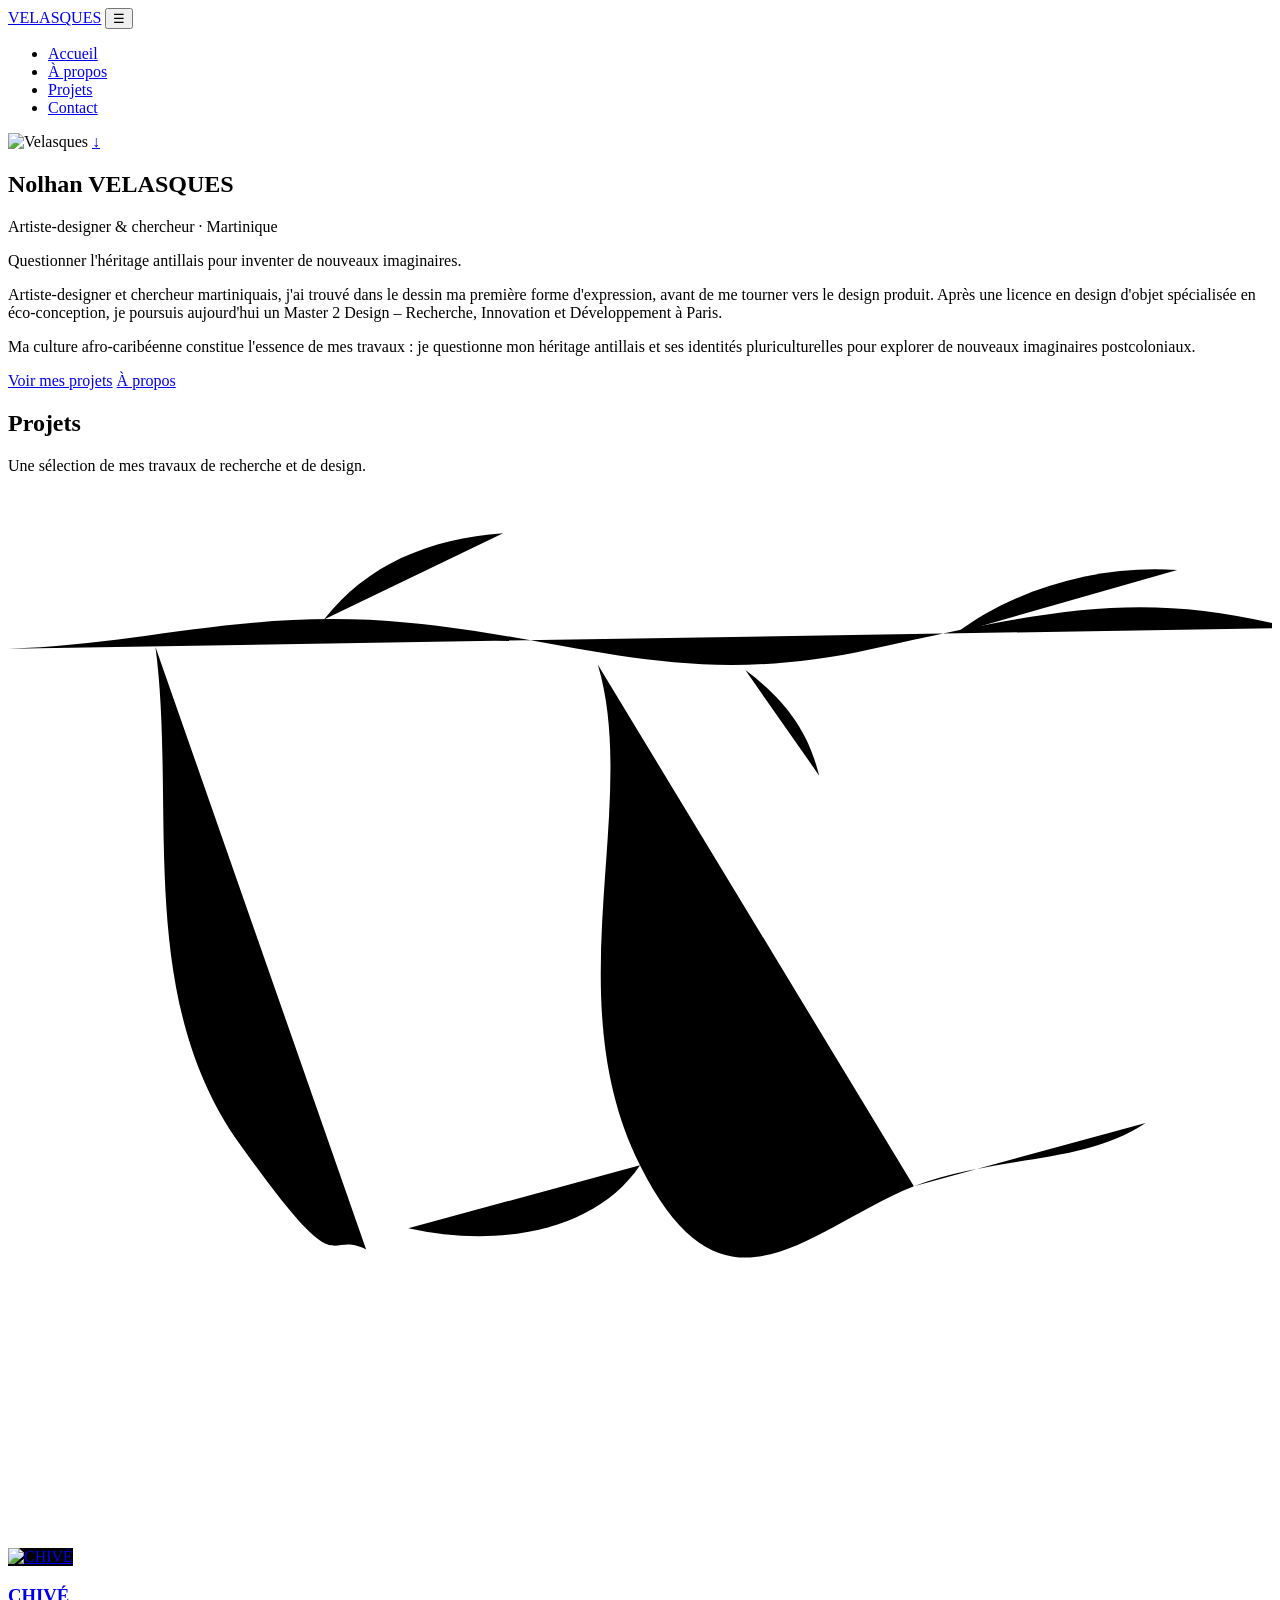
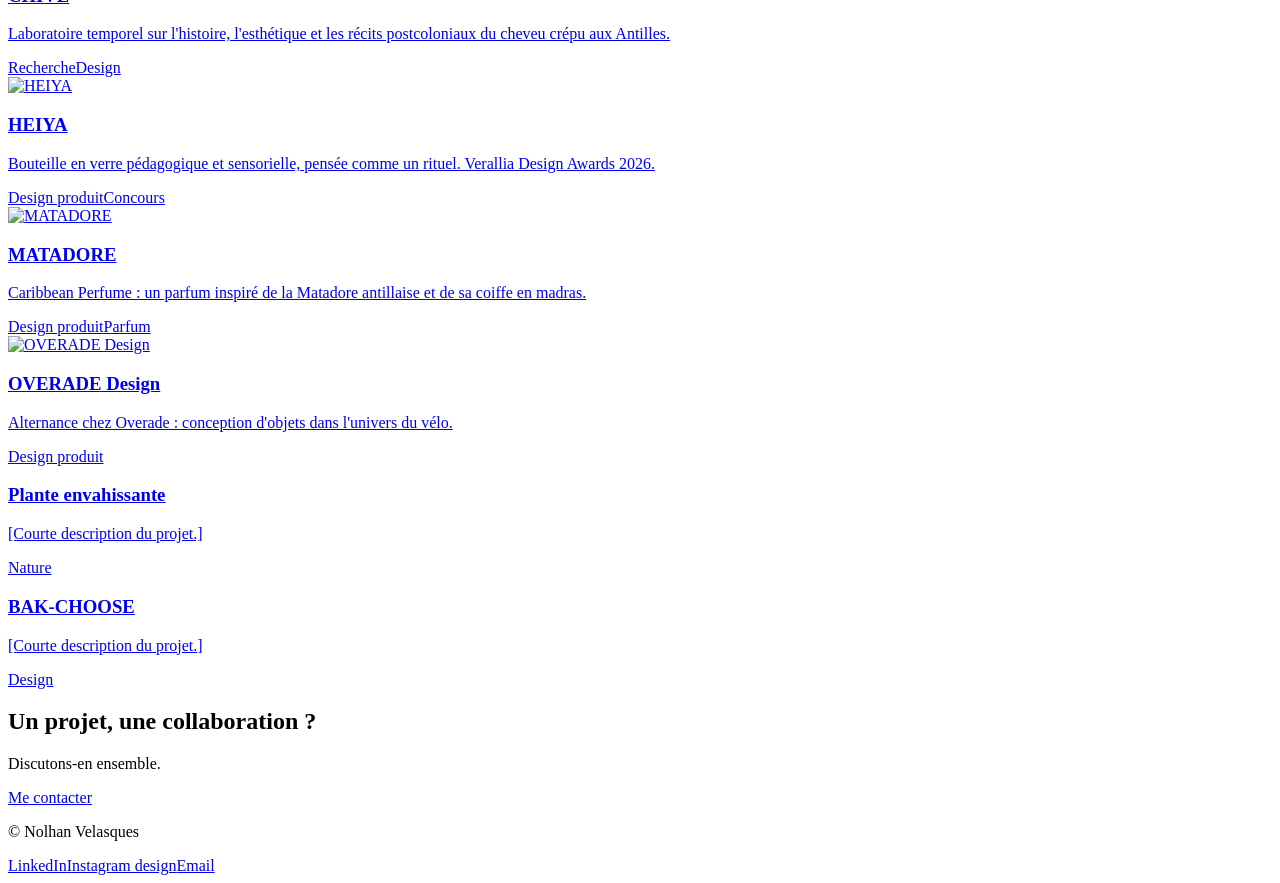
==== index.html @ 0afa18e0 "Add files via upload" ====
<!DOCTYPE html>
<html lang="fr">
<head>
  <meta charset="UTF-8">
  <meta name="viewport" content="width=device-width, initial-scale=1.0">
  <title>Nolhan Velasques — Artiste-designer &amp; chercheur</title>
  <meta name="description" content="Portfolio de Nolhan Velasques, artiste-designer et chercheur martiniquais.">
  <link rel="icon" href="assets/img/logo/logo-vert.png">
  <link rel="preconnect" href="https://fonts.googleapis.com">
  <link href="https://fonts.googleapis.com/css2?family=Poppins:wght@100;200;300;400;500;600;700;800&display=swap" rel="stylesheet">
  <link rel="stylesheet" href="css/style.css">
</head>
<body class="theme-accueil">
  <header class="header">
    <div class="container">
      <a href="index.html" class="logo">VELASQUES</a>
      <button class="menu-toggle" aria-label="Menu" aria-expanded="false">☰</button>
      <nav class="nav">
        <ul>
          <li><a href="index.html">Accueil</a></li>
          <li><a href="a-propos.html">À propos</a></li>
          <li><a href="projets.html">Projets</a></li>
          <li><a href="contact.html">Contact</a></li>
        </ul>
      </nav>
    </div>
  </header>

  <main>
    <section class="cover">
      <img class="cover-logo" src="assets/img/logo/symbole-blanc.png" alt="Velasques">
      <a href="#intro" class="cover-scroll" aria-label="Découvrir">↓</a>
    </section>

    <section id="intro" class="hero container">
      <h1 class="nom">Nolhan VELASQUES</h1>
      <p class="kicker">Artiste-designer &amp; chercheur · Martinique</p>
      <p class="accroche">Questionner l'héritage antillais pour inventer de nouveaux imaginaires.</p>
      <div class="presentation">
        <p>Artiste-designer et chercheur martiniquais, j'ai trouvé dans le dessin ma première forme d'expression, avant de me tourner vers le design produit. Après une licence en design d'objet spécialisée en éco-conception, je poursuis aujourd'hui un Master 2 Design – Recherche, Innovation et Développement à Paris.</p>
        <p>Ma culture afro-caribéenne constitue l'essence de mes travaux : je questionne mon héritage antillais et ses identités pluriculturelles pour explorer de nouveaux imaginaires postcoloniaux.</p>
      </div>
      <div class="actions">
        <a href="projets.html" class="btn">Voir mes projets</a>
        <a href="a-propos.html" class="btn btn-outline">À propos</a>
      </div>
    </section>

    <section class="band-light"><div class="section container">
      <h2 class="section-title">Projets</h2>
      <p class="lead">Une sélection de mes travaux de recherche et de design.</p>
      <!-- PROJETS : 1 projet = 1 carte <a class="card">. Image de carte : projets/<dossier>/images/couverture.jpg
           RAMIFICATION (gauche → droite) posée PAR-DESSUS les cartes, traverse les images. Style : .ramif dans style.css -->
      <div class="grid-ramif">
      <svg class="ramif reveal" viewBox="0 0 1200 1000" preserveAspectRatio="none" aria-hidden="true">
        <path class="tige" pathLength="1" d="M-20,150 C120,150 220,110 380,125 S640,190 820,150 S1080,95 1220,130"/>
        <path class="b1" pathLength="1" d="M300,122 C340,70 400,45 470,40"/>
        <path class="b1" pathLength="1" d="M560,165 C600,300 520,480 600,640 S760,700 860,660"/>
        <path class="b2" pathLength="1" d="M600,640 C560,700 470,720 380,700"/>
        <path class="b1" pathLength="1" d="M900,135 C960,90 1040,70 1110,75"/>
        <path class="b1" pathLength="1" d="M140,148 C160,300 120,480 220,620 S300,700 340,720"/>
        <path class="b2" pathLength="1" d="M860,660 C940,630 1020,640 1080,600"/>
        <path class="b2" pathLength="1" d="M700,170 C740,200 760,230 770,270"/>
      </svg>
      <div class="grid">
        <a href="projets/chive/index.html" class="card reveal">
          <img class="card-img" src="projets/chive/images/couverture.png" alt="CHIVÉ" style="background:#000">
          <div class="card-body"><h3>CHIVÉ</h3><p>Laboratoire temporel sur l'histoire, l'esthétique et les récits postcoloniaux du cheveu crépu aux Antilles.</p><div class="tags"><span class="tag">Recherche</span><span class="tag">Design</span></div></div>
        </a>
        <a href="projets/heiya/index.html" class="card reveal">
          <img class="card-img" src="projets/heiya/images/couverture.jpg" alt="HEIYA">
          <div class="card-body"><h3>HEIYA</h3><p>Bouteille en verre pédagogique et sensorielle, pensée comme un rituel. Verallia Design Awards 2026.</p><div class="tags"><span class="tag">Design produit</span><span class="tag">Concours</span></div></div>
        </a>
        <a href="projets/matadore/index.html" class="card reveal">
          <img class="card-img" src="projets/matadore/images/couverture.jpg" alt="MATADORE">
          <div class="card-body"><h3>MATADORE</h3><p>Caribbean Perfume : un parfum inspiré de la Matadore antillaise et de sa coiffe en madras.</p><div class="tags"><span class="tag">Design produit</span><span class="tag">Parfum</span></div></div>
        </a>
        <a href="projets/overade-design/index.html" class="card reveal">
          <img class="card-img" src="projets/overade-design/images/couverture.jpg" alt="OVERADE Design">
          <div class="card-body"><h3>OVERADE Design</h3><p>Alternance chez Overade : conception d'objets dans l'univers du vélo.</p><div class="tags"><span class="tag">Design produit</span></div></div>
        </a>
        <a href="projets/plante-envahissante/index.html" class="card reveal">
          <div class="card-img"></div>
          <div class="card-body"><h3>Plante envahissante</h3><p>[Courte description du projet.]</p><div class="tags"><span class="tag">Nature</span></div></div>
        </a>
        <a href="projets/bak-choose/index.html" class="card reveal">
          <div class="card-img"></div>
          <div class="card-body"><h3>BAK-CHOOSE</h3><p>[Courte description du projet.]</p><div class="tags"><span class="tag">Design</span></div></div>
        </a>
      </div>
      </div>
    </div></section>

    <section class="section container">
      <div class="cta reveal">
        <h2 class="section-title">Un projet, une collaboration&nbsp;?</h2>
        <p class="lead">Discutons-en ensemble.</p>
        <a href="contact.html" class="btn">Me contacter</a>
      </div>
    </section>
  </main>

  <footer class="footer">
    <div class="container">
      <p>© <span class="year"></span> Nolhan Velasques</p>
      <div class="socials">
        <a href="https://www.linkedin.com/in/nolhan-velasques" target="_blank" rel="noopener">LinkedIn</a><a href="https://www.instagram.com/velas_project/" target="_blank" rel="noopener">Instagram design</a><a href="mailto:velasquesnolhan@gmail.com">Email</a>
      </div>
    </div>
  </footer>
  <script src="js/main.js"></script>
</body>
</html>
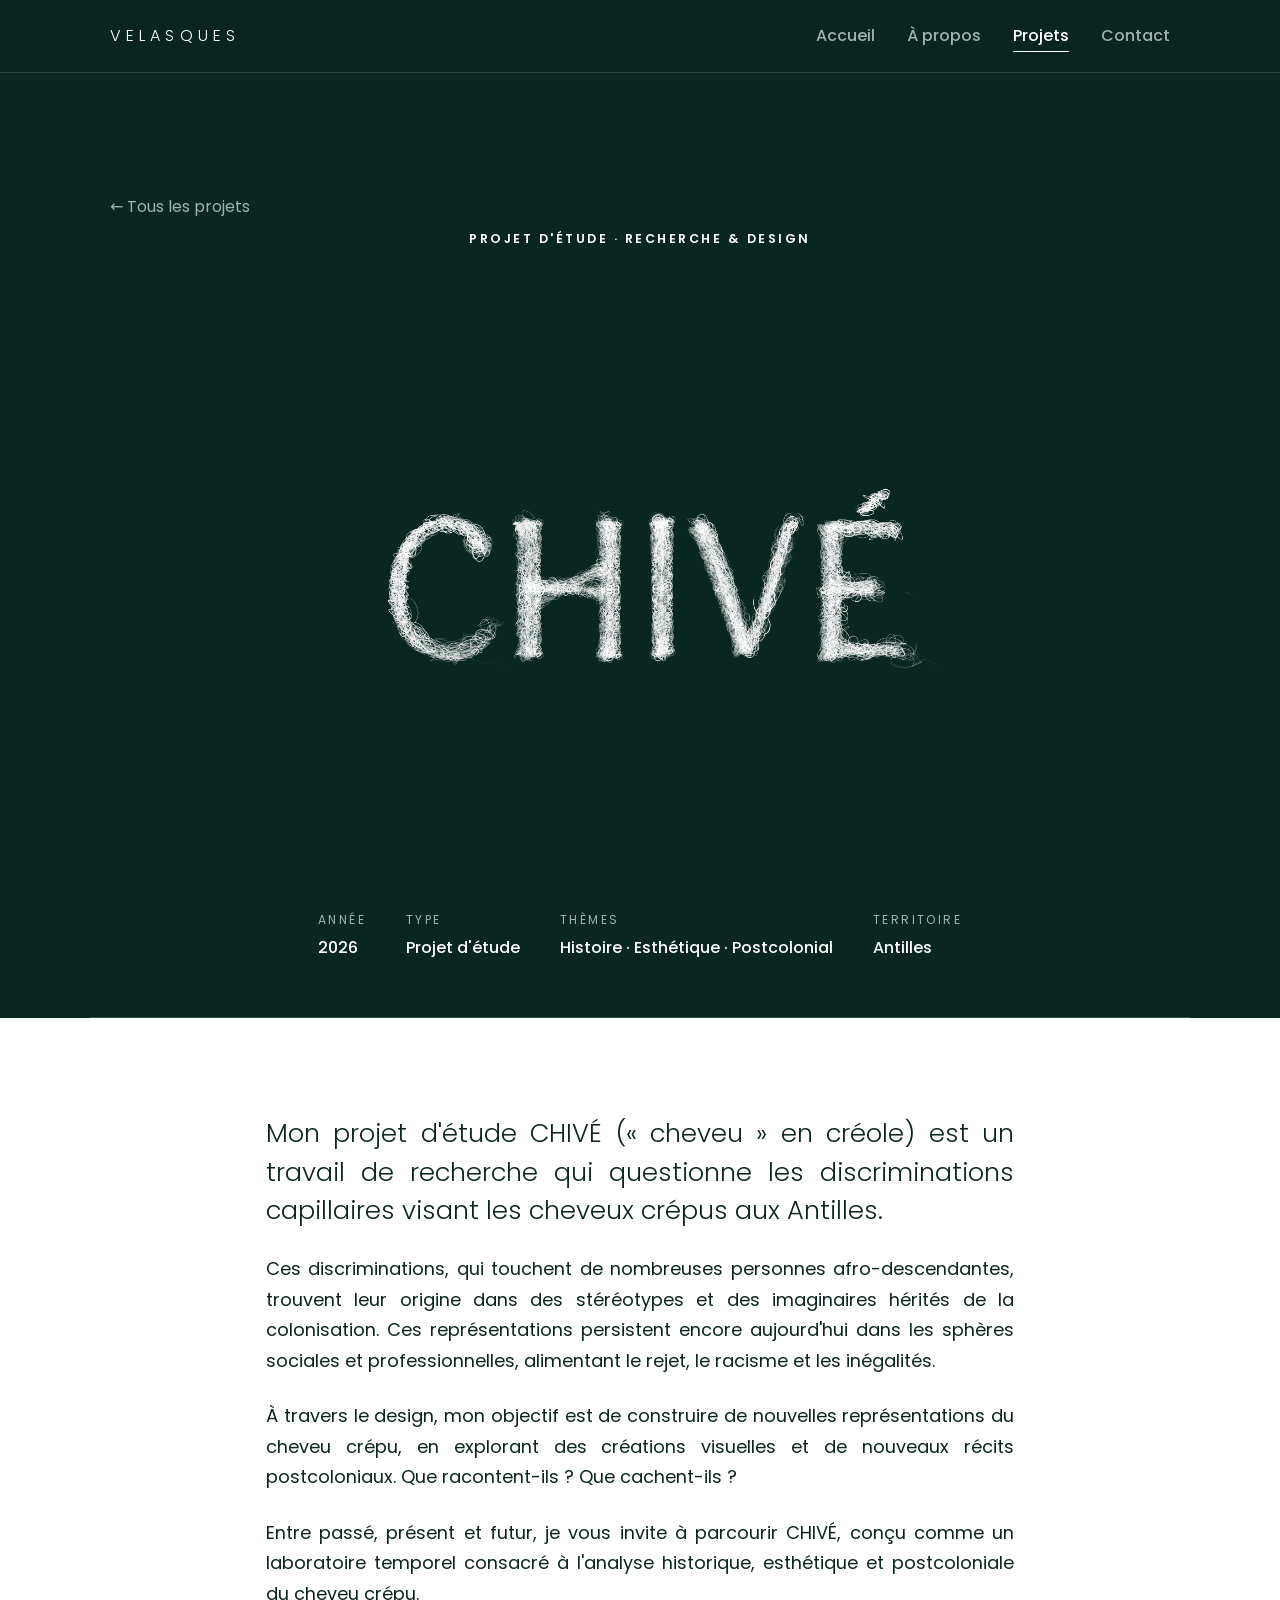
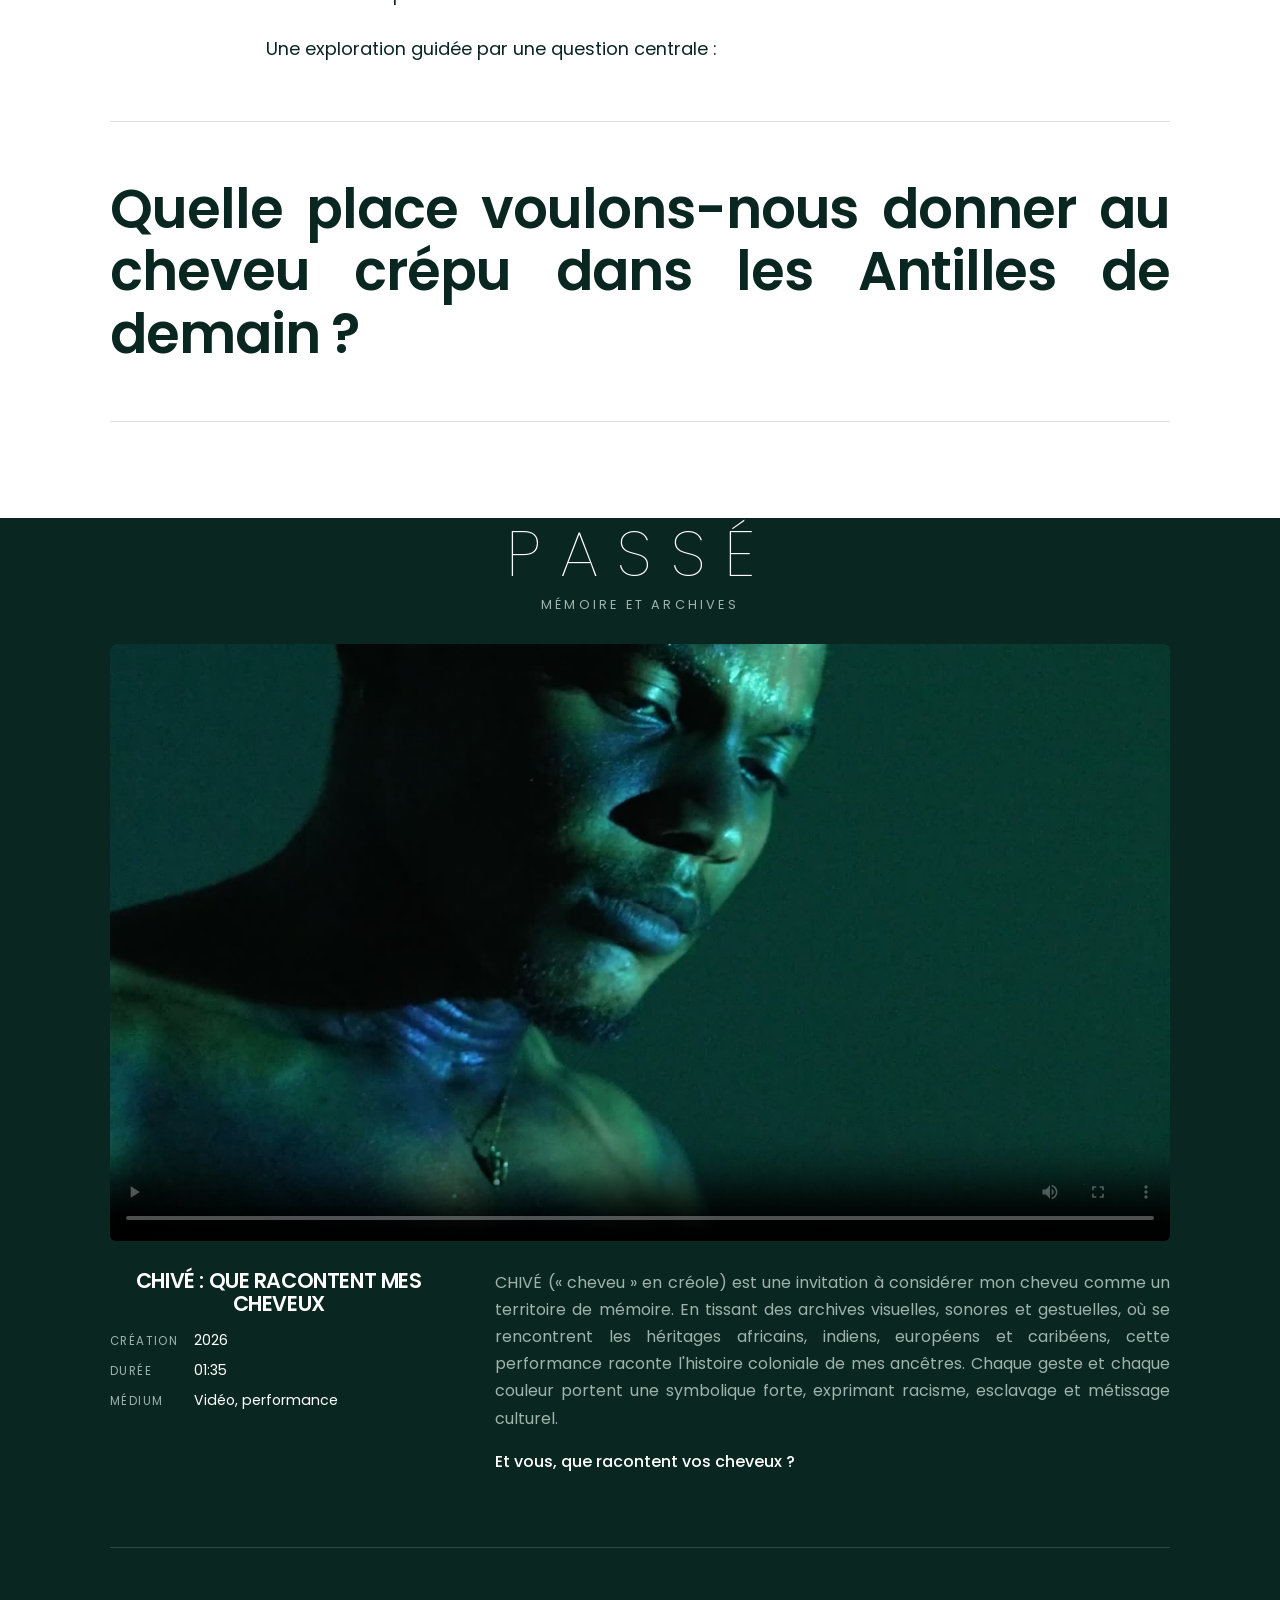
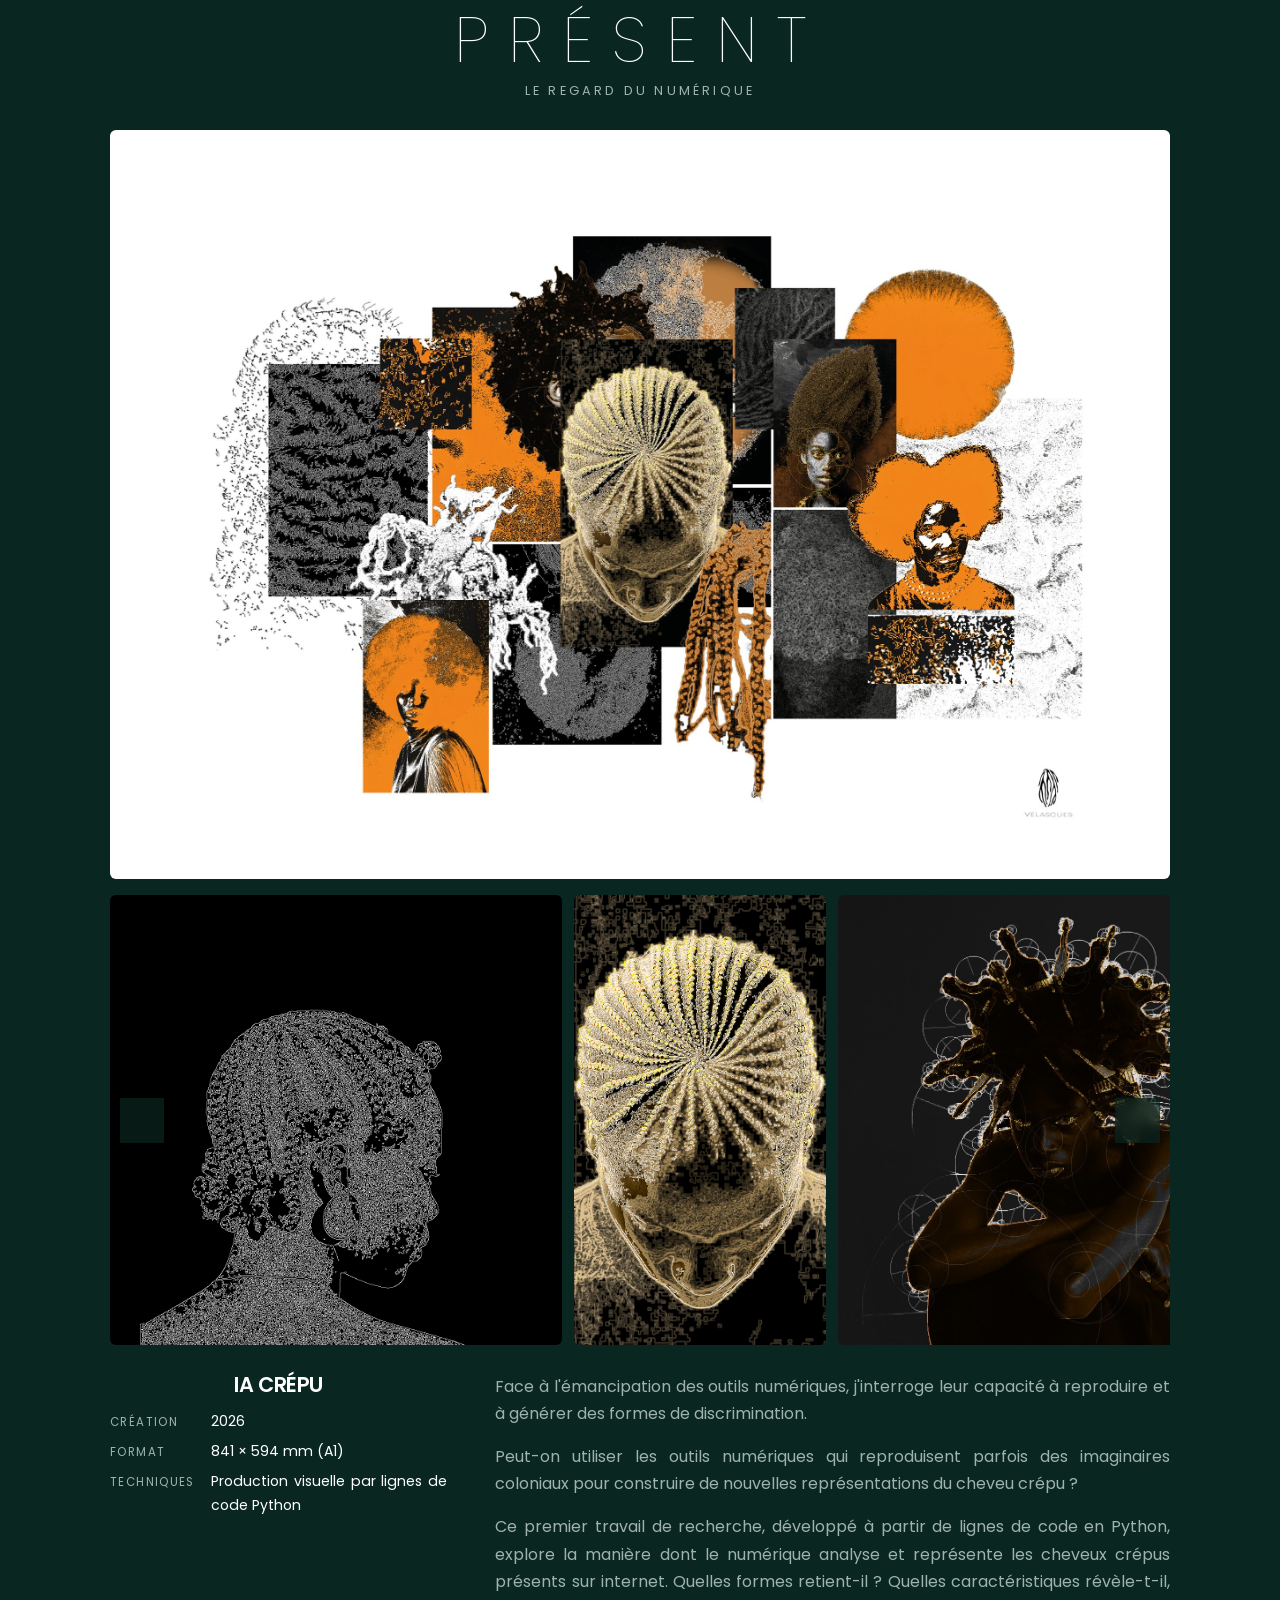
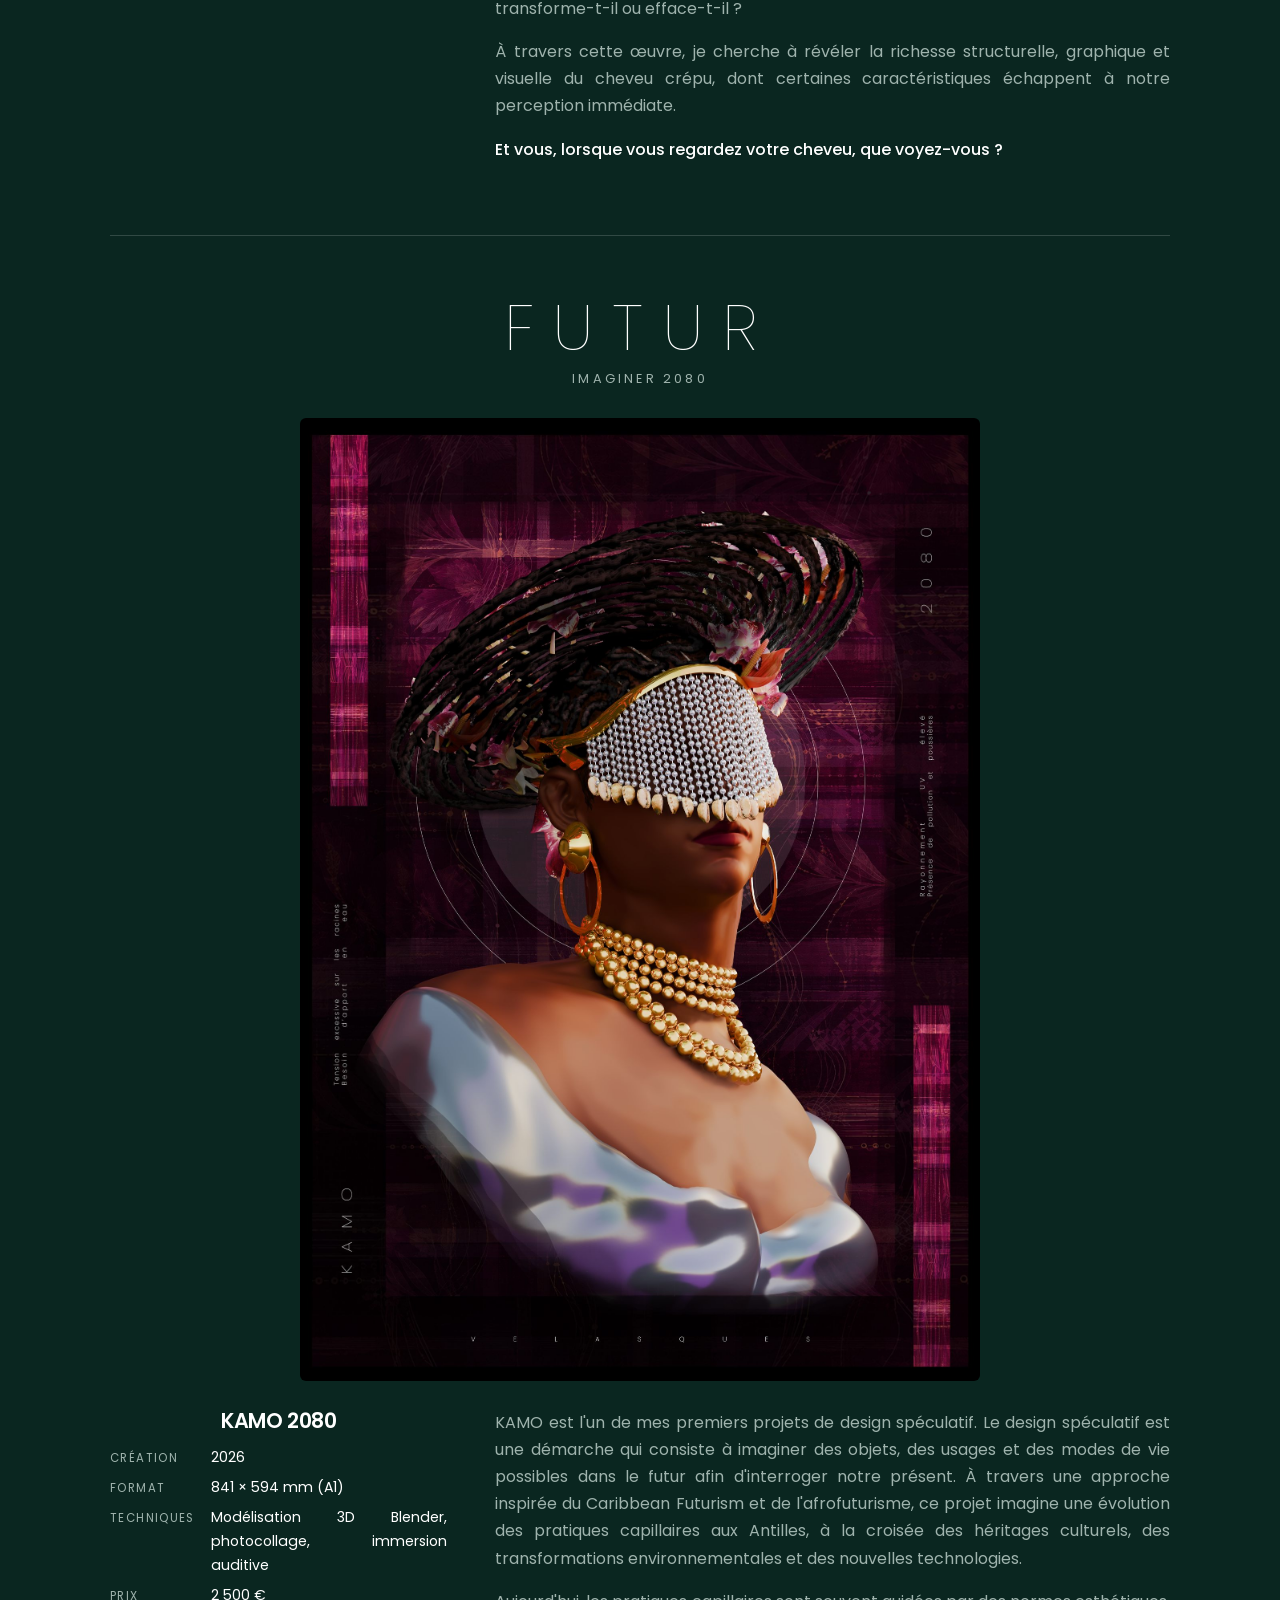
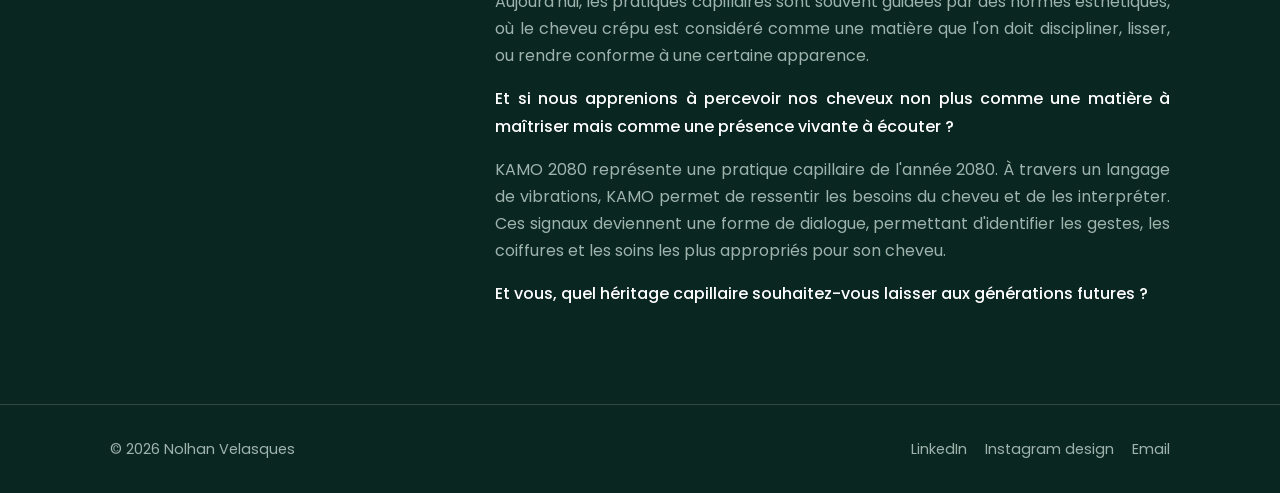
==== commit 7467dbcc: "Add files via upload" ====
--- a/index.html
+++ b/index.html
@@ -1,113 +1,153 @@
-<!DOCTYPE html>
-<html lang="fr">
-<head>
-  <meta charset="UTF-8">
-  <meta name="viewport" content="width=device-width, initial-scale=1.0">
-  <title>Nolhan Velasques — Artiste-designer &amp; chercheur</title>
-  <meta name="description" content="Portfolio de Nolhan Velasques, artiste-designer et chercheur martiniquais.">
-  <link rel="icon" href="assets/img/logo/logo-vert.png">
-  <link rel="preconnect" href="https://fonts.googleapis.com">
-  <link href="https://fonts.googleapis.com/css2?family=Poppins:wght@100;200;300;400;500;600;700;800&display=swap" rel="stylesheet">
-  <link rel="stylesheet" href="css/style.css">
-</head>
-<body class="theme-accueil">
-  <header class="header">
-    <div class="container">
-      <a href="index.html" class="logo">VELASQUES</a>
-      <button class="menu-toggle" aria-label="Menu" aria-expanded="false">☰</button>
-      <nav class="nav">
-        <ul>
-          <li><a href="index.html">Accueil</a></li>
-          <li><a href="a-propos.html">À propos</a></li>
-          <li><a href="projets.html">Projets</a></li>
-          <li><a href="contact.html">Contact</a></li>
-        </ul>
-      </nav>
-    </div>
-  </header>
-
-  <main>
-    <section class="cover">
-      <img class="cover-logo" src="assets/img/logo/symbole-blanc.png" alt="Velasques">
-      <a href="#intro" class="cover-scroll" aria-label="Découvrir">↓</a>
-    </section>
-
-    <section id="intro" class="hero container">
-      <h1 class="nom">Nolhan VELASQUES</h1>
-      <p class="kicker">Artiste-designer &amp; chercheur · Martinique</p>
-      <p class="accroche">Questionner l'héritage antillais pour inventer de nouveaux imaginaires.</p>
-      <div class="presentation">
-        <p>Artiste-designer et chercheur martiniquais, j'ai trouvé dans le dessin ma première forme d'expression, avant de me tourner vers le design produit. Après une licence en design d'objet spécialisée en éco-conception, je poursuis aujourd'hui un Master 2 Design – Recherche, Innovation et Développement à Paris.</p>
-        <p>Ma culture afro-caribéenne constitue l'essence de mes travaux : je questionne mon héritage antillais et ses identités pluriculturelles pour explorer de nouveaux imaginaires postcoloniaux.</p>
-      </div>
-      <div class="actions">
-        <a href="projets.html" class="btn">Voir mes projets</a>
-        <a href="a-propos.html" class="btn btn-outline">À propos</a>
-      </div>
-    </section>
-
-    <section class="band-light"><div class="section container">
-      <h2 class="section-title">Projets</h2>
-      <p class="lead">Une sélection de mes travaux de recherche et de design.</p>
-      <!-- PROJETS : 1 projet = 1 carte <a class="card">. Image de carte : projets/<dossier>/images/couverture.jpg
-           RAMIFICATION (gauche → droite) posée PAR-DESSUS les cartes, traverse les images. Style : .ramif dans style.css -->
-      <div class="grid-ramif">
-      <svg class="ramif reveal" viewBox="0 0 1200 1000" preserveAspectRatio="none" aria-hidden="true">
-        <path class="tige" pathLength="1" d="M-20,150 C120,150 220,110 380,125 S640,190 820,150 S1080,95 1220,130"/>
-        <path class="b1" pathLength="1" d="M300,122 C340,70 400,45 470,40"/>
-        <path class="b1" pathLength="1" d="M560,165 C600,300 520,480 600,640 S760,700 860,660"/>
-        <path class="b2" pathLength="1" d="M600,640 C560,700 470,720 380,700"/>
-        <path class="b1" pathLength="1" d="M900,135 C960,90 1040,70 1110,75"/>
-        <path class="b1" pathLength="1" d="M140,148 C160,300 120,480 220,620 S300,700 340,720"/>
-        <path class="b2" pathLength="1" d="M860,660 C940,630 1020,640 1080,600"/>
-        <path class="b2" pathLength="1" d="M700,170 C740,200 760,230 770,270"/>
-      </svg>
-      <div class="grid">
-        <a href="projets/chive/index.html" class="card reveal">
-          <img class="card-img" src="projets/chive/images/couverture.png" alt="CHIVÉ" style="background:#000">
-          <div class="card-body"><h3>CHIVÉ</h3><p>Laboratoire temporel sur l'histoire, l'esthétique et les récits postcoloniaux du cheveu crépu aux Antilles.</p><div class="tags"><span class="tag">Recherche</span><span class="tag">Design</span></div></div>
-        </a>
-        <a href="projets/heiya/index.html" class="card reveal">
-          <img class="card-img" src="projets/heiya/images/couverture.jpg" alt="HEIYA">
-          <div class="card-body"><h3>HEIYA</h3><p>Bouteille en verre pédagogique et sensorielle, pensée comme un rituel. Verallia Design Awards 2026.</p><div class="tags"><span class="tag">Design produit</span><span class="tag">Concours</span></div></div>
-        </a>
-        <a href="projets/matadore/index.html" class="card reveal">
-          <img class="card-img" src="projets/matadore/images/couverture.jpg" alt="MATADORE">
-          <div class="card-body"><h3>MATADORE</h3><p>Caribbean Perfume : un parfum inspiré de la Matadore antillaise et de sa coiffe en madras.</p><div class="tags"><span class="tag">Design produit</span><span class="tag">Parfum</span></div></div>
-        </a>
-        <a href="projets/overade-design/index.html" class="card reveal">
-          <img class="card-img" src="projets/overade-design/images/couverture.jpg" alt="OVERADE Design">
-          <div class="card-body"><h3>OVERADE Design</h3><p>Alternance chez Overade : conception d'objets dans l'univers du vélo.</p><div class="tags"><span class="tag">Design produit</span></div></div>
-        </a>
-        <a href="projets/plante-envahissante/index.html" class="card reveal">
-          <div class="card-img"></div>
-          <div class="card-body"><h3>Plante envahissante</h3><p>[Courte description du projet.]</p><div class="tags"><span class="tag">Nature</span></div></div>
-        </a>
-        <a href="projets/bak-choose/index.html" class="card reveal">
-          <div class="card-img"></div>
-          <div class="card-body"><h3>BAK-CHOOSE</h3><p>[Courte description du projet.]</p><div class="tags"><span class="tag">Design</span></div></div>
-        </a>
-      </div>
-      </div>
-    </div></section>
-
-    <section class="section container">
-      <div class="cta reveal">
-        <h2 class="section-title">Un projet, une collaboration&nbsp;?</h2>
-        <p class="lead">Discutons-en ensemble.</p>
-        <a href="contact.html" class="btn">Me contacter</a>
-      </div>
-    </section>
-  </main>
-
-  <footer class="footer">
-    <div class="container">
-      <p>© <span class="year"></span> Nolhan Velasques</p>
-      <div class="socials">
-        <a href="https://www.linkedin.com/in/nolhan-velasques" target="_blank" rel="noopener">LinkedIn</a><a href="https://www.instagram.com/velas_project/" target="_blank" rel="noopener">Instagram design</a><a href="mailto:velasquesnolhan@gmail.com">Email</a>
-      </div>
-    </div>
-  </footer>
-  <script src="js/main.js"></script>
-</body>
-</html>
+<!DOCTYPE html>
+<html lang="fr">
+<head>
+  <meta charset="UTF-8">
+  <meta name="viewport" content="width=device-width, initial-scale=1.0">
+  <title>CHIVÉ — Nolhan Velasques</title>
+  <meta name="description" content="CHIVÉ : projet de recherche en design sur les discriminations capillaires visant les cheveux crépus aux Antilles.">
+  <link rel="icon" href="../../assets/img/logo/logo-vert.png">
+  <link rel="preconnect" href="https://fonts.googleapis.com">
+  <link href="https://fonts.googleapis.com/css2?family=Poppins:wght@100;200;300;400;500;600;700;800&display=swap" rel="stylesheet">
+  <link rel="stylesheet" href="../../css/style.css">
+</head>
+<body class="theme-nb">
+  <header class="header">
+    <div class="container">
+      <a href="../../index.html" class="logo">VELASQUES</a>
+      <button class="menu-toggle" aria-label="Menu" aria-expanded="false">☰</button>
+      <nav class="nav">
+        <ul>
+          <li><a href="../../index.html">Accueil</a></li>
+          <li><a href="../../a-propos.html">À propos</a></li>
+          <li><a href="../../projets.html" class="active">Projets</a></li>
+          <li><a href="../../contact.html">Contact</a></li>
+        </ul>
+      </nav>
+    </div>
+  </header>
+
+  <main>
+    <section class="project-hero container">
+      <a href="../../projets.html" class="back-link">← Tous les projets</a>
+      <p class="kicker">Projet d'étude · Recherche &amp; design</p>
+      <h1 class="project-cover fond-noir"><img src="images/couverture.png" alt="CHIVÉ"></h1>
+      <dl class="project-meta">
+        <div><dt>Année</dt><dd>2026</dd></div>
+        <div><dt>Type</dt><dd>Projet d'étude</dd></div>
+        <div><dt>Thèmes</dt><dd>Histoire · Esthétique · Postcolonial</dd></div>
+        <div><dt>Territoire</dt><dd>Antilles</dd></div>
+      </dl>
+    </section>
+
+    <section class="band-light"><div class="section container">
+      <div class="project-text reveal">
+        <p class="intro">Mon projet d'étude CHIVÉ (« cheveu » en créole) est un travail de recherche qui questionne les discriminations capillaires visant les cheveux crépus aux Antilles.</p>
+        <p>Ces discriminations, qui touchent de nombreuses personnes afro-descendantes, trouvent leur origine dans des stéréotypes et des imaginaires hérités de la colonisation. Ces représentations persistent encore aujourd'hui dans les sphères sociales et professionnelles, alimentant le rejet, le racisme et les inégalités.</p>
+        <p>À travers le design, mon objectif est de construire de nouvelles représentations du cheveu crépu, en explorant des créations visuelles et de nouveaux récits postcoloniaux. Que racontent-ils&nbsp;? Que cachent-ils&nbsp;?</p>
+        <p>Entre passé, présent et futur, je vous invite à parcourir CHIVÉ, conçu comme un laboratoire temporel consacré à l'analyse historique, esthétique et postcoloniale du cheveu crépu.</p>
+        <p>Une exploration guidée par une question centrale :</p>
+      </div>
+      <p class="project-question reveal">Quelle place voulons-nous donner au cheveu crépu dans les Antilles de demain&nbsp;?</p>
+    </div></section>
+
+    <!-- GALERIE — 1 image = 1 bloc <figure>. Modifier le texte entre <h3> (titre) et <p> (description).
+         Pour ajouter une image : copier un bloc <figure> entier et changer le nom du fichier.
+         Mise en page : class="shot wide" (pleine largeur), "shot side" (image + texte à côté), "shot" (demi-largeur). -->
+    <section class="container" style="padding-bottom:96px">
+      <div class="gallery">
+
+        <h2 class="epoque reveal">Passé<span>Mémoire et archives</span></h2>
+
+        <!-- VIDÉO (fichier compressé, original HD dans _originaux/chive/) -->
+        <figure class="shot wide reveal">
+          <video src="images/chive-video.mp4" controls playsinline preload="metadata" poster="images/chive-video-poster.jpg"></video>
+          <figcaption>
+            <div class="cap-head">
+              <h3>CHIVÉ : QUE RACONTENT MES CHEVEUX</h3>
+              <dl class="specs">
+                <dt>Création</dt><dd>2026</dd>
+                <dt>Durée</dt><dd>01:35</dd>
+                <dt>Médium</dt><dd>Vidéo, performance</dd>
+              </dl>
+            </div>
+            <div class="cap-text">
+              <p>CHIVÉ (« cheveu » en créole) est une invitation à considérer mon cheveu comme un territoire de mémoire. En tissant des archives visuelles, sonores et gestuelles, où se rencontrent les héritages africains, indiens, européens et caribéens, cette performance raconte l'histoire coloniale de mes ancêtres. Chaque geste et chaque couleur portent une symbolique forte, exprimant racisme, esclavage et métissage culturel.</p>
+              <p class="ask">Et vous, que racontent vos cheveux&nbsp;?</p>
+            </div>
+          </figcaption>
+        </figure>
+
+        <h2 class="epoque reveal">Présent<span>Le regard du numérique</span></h2>
+
+        <figure class="shot wide reveal">
+          <img src="images/chive-01.jpg" alt="Planche de recherche visuelle : collage de portraits et de textures de cheveux crépus en noir, blanc et orange" loading="lazy">
+          <!-- CARROUSEL : ajouter/retirer une image = ajouter/retirer une ligne <img> -->
+          <div class="carrousel" data-carrousel>
+            <button class="car-btn prec" type="button" aria-label="Image précédente">‹</button>
+            <div class="car-piste">
+              <img src="images/chive-01-01.png" alt="IA CRÉPU — visuel 1" loading="lazy">
+              <img src="images/chive-01-02.jpg" alt="IA CRÉPU — visuel 2" loading="lazy">
+              <img src="images/chive-01-03.jpg" alt="IA CRÉPU — visuel 3" loading="lazy">
+              <img src="images/chive-01-04.jpg" alt="IA CRÉPU — visuel 4" loading="lazy">
+              <img src="images/chive-01-05.png" alt="IA CRÉPU — visuel 5" loading="lazy">
+            </div>
+            <button class="car-btn suiv" type="button" aria-label="Image suivante">›</button>
+          </div>
+          <figcaption>
+            <div class="cap-head">
+              <h3>IA CRÉPU</h3>
+              <dl class="specs">
+                <dt>Création</dt><dd>2026</dd>
+                <dt>Format</dt><dd>841 × 594 mm (A1)</dd>
+                <dt>Techniques</dt><dd>Production visuelle par lignes de code Python</dd>
+              </dl>
+            </div>
+            <div class="cap-text">
+              <p>Face à l'émancipation des outils numériques, j'interroge leur capacité à reproduire et à générer des formes de discrimination.</p>
+              <p>Peut-on utiliser les outils numériques qui reproduisent parfois des imaginaires coloniaux pour construire de nouvelles représentations du cheveu crépu&nbsp;?</p>
+              <p>Ce premier travail de recherche, développé à partir de lignes de code en Python, explore la manière dont le numérique analyse et représente les cheveux crépus présents sur internet. Quelles formes retient-il&nbsp;? Quelles caractéristiques révèle-t-il, transforme-t-il ou efface-t-il&nbsp;?</p>
+              <p>À travers cette œuvre, je cherche à révéler la richesse structurelle, graphique et visuelle du cheveu crépu, dont certaines caractéristiques échappent à notre perception immédiate.</p>
+              <p class="ask">Et vous, lorsque vous regardez votre cheveu, que voyez-vous&nbsp;?</p>
+            </div>
+          </figcaption>
+        </figure>
+
+        <h2 class="epoque reveal">Futur<span>Imaginer 2080</span></h2>
+
+        <figure class="shot wide reveal">
+          <img class="img-center" src="images/chive-02.jpg" alt="Rendu 3D : buste de femme coiffée de tresses en couronne, yeux voilés de perles et de coquillages" loading="lazy">
+          <figcaption>
+            <div class="cap-head">
+              <h3>KAMO 2080</h3>
+              <dl class="specs">
+                <dt>Création</dt><dd>2026</dd>
+                <dt>Format</dt><dd>841 × 594 mm (A1)</dd>
+                <dt>Techniques</dt><dd>Modélisation 3D Blender, photocollage, immersion auditive</dd>
+                <dt>Prix</dt><dd>2 500 €</dd>
+              </dl>
+            </div>
+            <div class="cap-text">
+              <p>KAMO est l'un de mes premiers projets de design spéculatif. Le design spéculatif est une démarche qui consiste à imaginer des objets, des usages et des modes de vie possibles dans le futur afin d'interroger notre présent. À travers une approche inspirée du Caribbean Futurism et de l'afrofuturisme, ce projet imagine une évolution des pratiques capillaires aux Antilles, à la croisée des héritages culturels, des transformations environnementales et des nouvelles technologies.</p>
+              <p>Aujourd'hui, les pratiques capillaires sont souvent guidées par des normes esthétiques, où le cheveu crépu est considéré comme une matière que l'on doit discipliner, lisser, ou rendre conforme à une certaine apparence.</p>
+              <p class="ask">Et si nous apprenions à percevoir nos cheveux non plus comme une matière à maîtriser mais comme une présence vivante à écouter&nbsp;?</p>
+              <p>KAMO 2080 représente une pratique capillaire de l'année 2080. À travers un langage de vibrations, KAMO permet de ressentir les besoins du cheveu et de les interpréter. Ces signaux deviennent une forme de dialogue, permettant d'identifier les gestes, les coiffures et les soins les plus appropriés pour son cheveu.</p>
+              <p class="ask">Et vous, quel héritage capillaire souhaitez-vous laisser aux générations futures&nbsp;?</p>
+            </div>
+          </figcaption>
+        </figure>
+
+      </div>
+    </section>
+  </main>
+
+  <footer class="footer">
+    <div class="container">
+      <p>© <span class="year"></span> Nolhan Velasques</p>
+      <div class="socials">
+        <a href="https://www.linkedin.com/in/nolhan-velasques" target="_blank" rel="noopener">LinkedIn</a><a href="https://www.instagram.com/velas_project/" target="_blank" rel="noopener">Instagram design</a><a href="mailto:velasquesnolhan@gmail.com">Email</a>
+      </div>
+    </div>
+  </footer>
+  <script src="../../js/main.js"></script>
+</body>
+</html>
--- a/css/style.css
+++ b/css/style.css
@@ -0,0 +1,387 @@
+/* =========================================================
+   CHARTE GRAPHIQUE — voir CHARTE.md
+   Douceur · Innovation · Futur · Nature
+   ========================================================= */
+:root {
+  /* Palette (issue de l'image de référence) */
+  --abysse:  #0e2a1b;  /* fond principal */
+  --sous-bois: #0e2a1b; /* fond secondaire */
+  --foret:   #1f6b57;  /* vert profond */
+  --emeraude:#2e8b74;  /* vert vif */
+  --menthe:  #7fd1bc;  /* accent principal */
+  --brume:   #8fb8c4;  /* bleu doux, accent secondaire */
+  --givre:   #c6eee6;  /* lumière, survols */
+  --ecume:   #e6f2ee;  /* texte */
+
+  /* Rôles */
+  --bg: #0a2620;       /* vert foncé uni */
+  --text: var(--ecume);
+  --muted: #94aea6;
+  --accent: var(--menthe);
+  --accent-2: var(--brume);
+  --surface: rgba(198, 238, 230, .04);
+  --border: rgba(255, 255, 255, .2);
+  --on-accent: var(--abysse);
+
+  --radius: 20px;
+  --max: 1100px;
+  --font: "Poppins", system-ui, -apple-system, "Segoe UI", sans-serif;
+  --font-title: var(--font);
+
+  --ambiance: none;   /* fond uni, sans dégradé */
+}
+
+/* Partie blanche (allège le vert foncé) : <section class="band-light">
+   Utilisée : accueil (Projets), page Projets, À propos (Compétences + Parcours), CHIVÉ (explication) */
+.band-light {
+  --bg: #fff;
+  --text: #0a2620;
+  --muted: #4f6a63;
+  --accent: #1f6b57;
+  --on-accent: #fff;
+  --surface: #fff;
+  --border: rgba(10, 38, 32, .14);
+  background: #fff; color: var(--text);
+}
+
+/* Thème noir & blanc (pages projet : <body class="theme-nb">) */
+.theme-nb {
+  --bg: #0a2620;       /* même vert que tout le site */
+  --text: #fff;
+  --muted: #9fb3ad;
+  --accent: #fff;
+  --accent-2: #fff;
+  --surface: rgba(255, 255, 255, .04);
+  --border: rgba(255,255,255,.16);
+  --on-accent: #000;
+  --ambiance: none;
+}
+
+/* Univers nature : mousse & lichen (<body class="theme-nature">) */
+.theme-nature {
+  --bg: #0a2620;       /* même vert que tout le site */
+  --text: #eef3e6;
+  --muted: #a6b89e;
+  --accent: #b7d98b;
+  --accent-2: #7fae6e;
+  --surface: rgba(183,217,139,.05);
+  --border: rgba(183,217,139,.16);
+  --on-accent: #0c1d0f;
+}
+.theme-nature .project-title { color: var(--accent); }
+
+/* ===== Base ===== */
+* { box-sizing: border-box; margin: 0; padding: 0; }
+[hidden] { display: none !important; }
+html { scroll-behavior: smooth; }
+body {
+  font-family: var(--font);
+  font-weight: 400;
+  background: var(--ambiance), var(--bg);
+  background-attachment: fixed;
+  color: var(--text);
+  line-height: 1.7;
+  display: flex; flex-direction: column; min-height: 100vh;
+  -webkit-font-smoothing: antialiased;
+}
+main { flex: 1; }
+img { max-width: 100%; display: block; }
+a { color: inherit; }
+h1, h2, h3 { font-family: var(--font-title); font-weight: 600; line-height: 1.12; letter-spacing: -.02em; }
+::selection { background: var(--accent); color: var(--on-accent); }
+
+/* Textes justifiés, titres centrés */
+p, li, dd { text-align: justify; hyphens: auto; -webkit-hyphens: auto; }
+h1, h2, h3, .kicker, .project-subtitle { text-align: center; }
+.lead, .project-text { margin-inline: auto; }
+.actions, .project-meta { justify-content: center; }
+
+/* Présentation (accueil) */
+.hero .nom { font-size: clamp(2.2rem, 6.5vw, 4.6rem); font-weight: 100; text-transform: uppercase; letter-spacing: .12em; margin: 0 0 14px; }
+.accroche {
+  font-size: clamp(1.3rem, 3vw, 1.9rem); font-weight: 300; line-height: 1.35;
+  text-align: center; max-width: 32ch; margin: 28px auto 32px;
+}
+.presentation { max-width: 64ch; margin-inline: auto; color: var(--muted); }
+.presentation p + p { margin-top: 1em; }
+.nom-fin { font-weight: 100; text-transform: uppercase; letter-spacing: .12em; }
+.sous-titre { font-size: 1.05rem; margin: 32px 0 4px; text-transform: uppercase; letter-spacing: .15em; font-weight: 500; }
+.portrait { background-size: cover; background-position: center; }
+
+/* CHIVÉ : séparateurs Passé / Présent / Futur */
+.epoque {
+  grid-column: 1 / -1; padding-top: 56px; margin-bottom: -40px; border-top: 1px solid var(--border);
+  font-size: clamp(2.2rem, 6vw, 4rem); font-weight: 100; text-transform: uppercase; letter-spacing: .3em;
+}
+.epoque span { display: block; margin-top: 8px; font-size: .8rem; letter-spacing: .25em; color: var(--muted); font-weight: 400; }
+.gallery > .epoque:first-child { border-top: 0; padding-top: 0; }
+
+.container { max-width: var(--max); margin: 0 auto; padding-inline: 20px; }
+.section { padding-block: 96px; }
+.section-title { font-size: clamp(1.8rem, 4vw, 2.6rem); margin-bottom: 12px; }
+.lead { color: var(--muted); font-size: 1.1rem; max-width: 60ch; }
+.kicker {
+  font-family: var(--font-title); color: var(--accent); font-weight: 600;
+  letter-spacing: .2em; text-transform: uppercase; font-size: .78rem;
+}
+
+/* ===== Header ===== */
+.header {
+  position: sticky; top: 0; z-index: 10;
+  background: color-mix(in srgb, var(--bg) 70%, transparent);
+  backdrop-filter: blur(14px);
+  border-bottom: 1px solid var(--border);
+}
+.header .container { display: flex; align-items: center; justify-content: space-between; height: 72px; }
+.logo { font-family: var(--font-title); font-weight: 300; font-size: 1rem; letter-spacing: .32em; text-decoration: none; }
+.hero-logo { width: clamp(110px, 16vw, 180px); margin-bottom: 36px; }
+.logo span { color: var(--accent); }
+.nav ul { display: flex; gap: 32px; list-style: none; }
+.nav a { text-decoration: none; color: var(--muted); font-weight: 500; transition: color .3s; }
+.nav a:hover, .nav a.active { color: var(--text); }
+.nav a.active { border-bottom: 1px solid var(--accent); padding-bottom: 4px; }
+.menu-toggle { display: none; background: none; border: 0; font-size: 1.6rem; cursor: pointer; color: var(--text); }
+
+/* ===== Boutons ===== */
+.btn {
+  display: inline-block; padding: 13px 28px; border-radius: 999px;
+  background: var(--accent); color: var(--on-accent); text-decoration: none; font-weight: 600;
+  border: 1px solid var(--accent); cursor: pointer; font: 600 1rem var(--font);
+  transition: transform .3s, background .3s, box-shadow .3s;
+}
+.btn:hover { transform: translateY(-2px); background: var(--givre); box-shadow: 0 10px 30px -10px var(--accent); }
+.btn-outline { background: transparent; color: var(--text); border-color: var(--border); }
+.btn-outline:hover { background: var(--surface); border-color: var(--accent); color: var(--text); }
+
+/* ===== Hero ===== */
+.hero { padding-block: 96px; }
+.hero h1 { font-size: clamp(2.2rem, 5.5vw, 4rem); margin: 18px 0 28px; font-weight: 300; }
+.actions { display: flex; gap: 12px; flex-wrap: wrap; margin-top: 36px; }
+
+/* Écran d'accueil 16:9 : logo centré */
+.cover {
+  position: relative; display: flex; align-items: center; justify-content: center;
+  height: min(calc(100vh - 72px), 56.25vw);
+  height: min(calc(100svh - 72px), 56.25vw);
+  min-height: 360px; border-bottom: 1px solid var(--border);
+  /* Mangrove numérique sombre : noir, gris, vert, turquoise.
+     Photo de fond facultative : assets/img/accueil/fond.jpg (assombrie par les couches au-dessus) */
+  background:
+    linear-gradient(to bottom, transparent 70%, var(--bg) 100%),
+    radial-gradient(45% 55% at 82% 15%, rgba(22, 92, 90, .45), transparent 70%),
+    radial-gradient(55% 65% at 12% 88%, rgba(14, 64, 48, .55), transparent 70%),
+    radial-gradient(40% 45% at 55% 55%, rgba(90, 110, 106, .12), transparent 70%),
+    linear-gradient(160deg, rgba(8, 18, 18, .86) 0%, rgba(6, 22, 19, .8) 55%, rgba(3, 10, 9, .9) 100%),
+    url("../assets/img/accueil/fond.jpg") center / cover no-repeat,
+    linear-gradient(160deg, #101a1a 0%, #0a1f1b 55%, #040b0a 100%);
+}
+.fond-noir { background: #000; }
+
+/* Écran d'accueil : vidéo d'intro (HEIYA) et modèle 3D (MATADORE) */
+.project-intro video { display: block; width: 100%; height: min(calc(100vh - 72px), 56.25vw); object-fit: cover; background: #000; }
+.intro-nom { text-align: center; font-weight: 100; text-transform: uppercase; letter-spacing: .3em; font-size: clamp(3.5rem, 13vw, 10rem); line-height: 1; margin: 40px 0 0; padding-left: .3em; color: var(--text); }
+.intro-nom.long { font-size: clamp(2rem, 6.5vw, 5.5rem); letter-spacing: .2em; padding-left: .2em; }   /* titre fin long (OVERADE DESIGN) */
+.shot img.img-center { display: block; max-width: 680px; margin-inline: auto; }
+.project-3d { position: relative; }
+.project-3d model-viewer { display: block; width: 100%; height: min(60vh, 50vw); min-height: 280px; background: transparent; --poster-color: transparent; }
+.project-3d-aide { position: absolute; bottom: 16px; left: 0; right: 0; text-align: center; color: var(--muted); font-size: .8rem; letter-spacing: .1em; pointer-events: none; }
+.sr-only { position: absolute; width: 1px; height: 1px; overflow: hidden; clip: rect(0 0 0 0); white-space: nowrap; }
+.cover-logo {
+  position: relative; z-index: 2;
+  height: 52%; width: auto; max-width: 70%; object-fit: contain;
+  animation: pousse 1.8s cubic-bezier(.2,.7,.2,1) .2s both;   /* le logo pousse de bas en haut */
+}
+@keyframes pousse {
+  from { clip-path: inset(100% 0 0 0); opacity: 0; transform: translateY(14px); }
+  to   { clip-path: inset(0 0 0 0);    opacity: 1; transform: none; }
+}
+
+/* Racines animées (js/racines.js) */
+body.theme-accueil { position: relative; overflow-x: hidden; }
+.racines { position: absolute; top: 0; left: 0; width: 100%; pointer-events: none; z-index: 1; overflow: visible; }
+.racines .r-arbre { fill: var(--foret); opacity: .28; }   /* racines semi-transparentes (section Projets) */
+/* Les racines passent DERRIÈRE les contenus (textes, cartes) mais devant les fonds */
+.theme-accueil main > section:not(.cover) > *, .theme-accueil .footer > * { position: relative; z-index: 2; }
+.poussiere { position: absolute; inset: 0; width: 100%; height: 100%; z-index: 3; pointer-events: none; }
+@media (prefers-reduced-motion: reduce) { .cover-logo { animation: none; } }
+.cover-scroll {
+  position: absolute; bottom: 24px; left: 50%; transform: translateX(-50%);
+  color: var(--muted); text-decoration: none; font-size: 1.4rem; z-index: 2;
+  animation: apparait 1s ease 3s both, flotte 2.4s ease-in-out 4s infinite;
+}
+@keyframes apparait { from { opacity: 0; } to { opacity: 1; } }
+@keyframes flotte { 50% { transform: translate(-50%, 6px); } }
+
+.split { display: grid; grid-template-columns: 1fr 1fr; gap: 56px; }
+
+/* ===== Cartes projets ===== */
+.grid { display: grid; grid-template-columns: repeat(auto-fill, minmax(300px, 1fr)); gap: 24px; margin-top: 40px; }
+.card {
+  display: block; text-decoration: none;
+  background: var(--surface); border: 1px solid var(--border); border-radius: var(--radius);
+  overflow: hidden; backdrop-filter: blur(10px);
+  transition: transform .4s, border-color .4s, box-shadow .4s;
+}
+.card:hover { transform: translateY(-4px); border-color: rgba(127,209,188,.4); box-shadow: 0 20px 50px -20px rgba(46,139,116,.5); }
+.card-img {
+  aspect-ratio: 16/10; width: 100%; object-fit: cover;
+  background: var(--foret);
+}
+.card-body { padding: 22px; }
+.card-body h3 { margin-bottom: 6px; }
+.card-body p { color: var(--muted); font-size: .95rem; }
+.tags { display: flex; gap: 6px; flex-wrap: wrap; margin-top: 14px; }
+.tag { font-size: .75rem; padding: 4px 12px; border-radius: 999px; border: 1px solid var(--border); color: var(--muted); }
+
+.filters { display: flex; gap: 8px; flex-wrap: wrap; margin-top: 28px; }
+.filter-btn {
+  padding: 8px 18px; border-radius: 999px; border: 1px solid var(--border);
+  background: transparent; cursor: pointer; font: inherit; color: var(--muted); transition: all .3s;
+}
+.filter-btn:hover { color: var(--text); border-color: var(--accent); }
+.filter-btn.active { background: var(--accent); color: var(--on-accent); border-color: var(--accent); }
+
+/* ===== À propos ===== */
+.about { display: grid; grid-template-columns: 1fr; gap: 48px; max-width: 760px; }   /* photo centrée au-dessus du texte */
+.about .portrait { width: auto; max-width: 100%; max-height: 80vh; aspect-ratio: auto; margin-inline: auto; display: block; background: none; }   /* photo entière, non recadrée */
+
+/* ===== Ramification (accueil, Projets) ===== */
+.grid-ramif { position: relative; }
+.ramif { position: absolute; inset: 0; width: 100%; height: 100%; z-index: 0; pointer-events: none; overflow: visible; }
+.ramif.reveal { transform: none; }
+.ramif.reveal.visible { opacity: .35; }   /* opacité de la ramification */
+.grid-ramif .grid { position: relative; z-index: 1; }
+.ramif path { fill: none; stroke: var(--foret, #2e8b74); stroke-linecap: round; vector-effect: non-scaling-stroke; stroke-dasharray: 1; stroke-dashoffset: 1; transition: stroke-dashoffset 2.6s cubic-bezier(.4,0,.2,1); }
+.ramif .tige { stroke-width: 9; }
+.ramif .b1 { stroke-width: 6; transition-delay: 1s; }
+.ramif .b2 { stroke-width: 4; transition-delay: 2s; }
+.ramif.visible path { stroke-dashoffset: 0; }
+@media (max-width: 700px) { .ramif { display: none; } }
+.portrait {
+  aspect-ratio: 4/5; width: 100%; object-fit: cover; border-radius: var(--radius);
+  background: var(--foret);
+}
+.skills { display: grid; grid-template-columns: repeat(auto-fill, minmax(160px, 1fr)); gap: 12px; margin-top: 24px; }
+.skill { padding: 14px 16px; background: var(--surface); border: 1px solid var(--border); border-radius: 14px; font-weight: 500; }
+.timeline { list-style: none; margin-top: 24px; border-left: 1px solid var(--border); padding-left: 24px; }
+.timeline li { margin-bottom: 26px; position: relative; }
+.timeline li::before {
+  content: ""; position: absolute; left: -30px; top: 8px; width: 11px; height: 11px;
+  border-radius: 50%; background: var(--accent); box-shadow: 0 0 12px var(--accent);
+}
+.timeline .date { color: var(--muted); font-size: .9rem; }
+
+/* ===== Contact ===== */
+.contact { display: grid; grid-template-columns: 1fr 1.3fr; gap: 56px; }
+.contact-info p { margin-bottom: 12px; }
+.form { display: grid; gap: 16px; }
+.form label { display: grid; gap: 6px; font-weight: 500; }
+.form input, .form textarea {
+  font: inherit; padding: 13px 16px; border-radius: 14px; border: 1px solid var(--border);
+  background: var(--surface); color: var(--text);
+}
+.form input:focus, .form textarea:focus { outline: 1px solid var(--accent); border-color: var(--accent); }
+.form-status { color: var(--accent); font-weight: 500; }
+
+/* ===== CTA + Footer ===== */
+.cta {
+  text-align: center; border-radius: var(--radius); padding: 72px 24px; border: 1px solid var(--border);
+}
+.cta .lead { margin: 12px auto 28px; }
+.footer { border-top: 1px solid var(--border); padding-block: 32px; color: var(--muted); font-size: .9rem; }
+.footer .container { display: flex; justify-content: space-between; flex-wrap: wrap; gap: 12px; }
+.socials { display: flex; gap: 18px; }
+.socials a { text-decoration: none; transition: color .3s; }
+.socials a:hover { color: var(--accent); }
+
+/* ===== Page projet ===== */
+.project-hero { padding-block: 120px 56px; border-bottom: 1px solid var(--border); }
+.project-title {
+  font-size: clamp(4.5rem, 18vw, 13rem); font-weight: 800; line-height: .9;
+  letter-spacing: -.04em; margin-top: 16px;
+}
+.project-subtitle { color: var(--muted); font-size: 1.2rem; margin-top: 16px; }
+.project-meta { display: flex; flex-wrap: wrap; gap: 40px; margin-top: 48px; }
+.project-meta dt { font-size: .75rem; letter-spacing: .2em; text-transform: uppercase; color: var(--muted); }
+.project-meta dd { font-weight: 500; margin-top: 4px; }
+.project-text { max-width: 68ch; font-size: 1.12rem; }
+.project-text p + p { margin-top: 1.4em; }
+.project-text .intro { font-size: clamp(1.3rem, 2.4vw, 1.6rem); line-height: 1.5; font-weight: 300; }
+.project-question {
+  font-family: var(--font-title); font-size: clamp(1.8rem, 4.5vw, 3.4rem); font-weight: 600;
+  line-height: 1.15; letter-spacing: -.02em; padding-block: 56px; margin-top: 56px;
+  border-block: 1px solid var(--border);
+}
+/* Galerie : chaque image = <figure class="shot"> + légende <figcaption>
+   .wide = pleine largeur · .side = image + texte côte à côte · sans classe = demi-largeur */
+.gallery { display: grid; grid-template-columns: repeat(2, 1fr); gap: 72px 24px; }
+.shot { margin: 0; }
+.shot.wide { grid-column: 1 / -1; }
+.shot.side { grid-column: 1 / -1; display: grid; grid-template-columns: 1.1fr 1fr; gap: 48px; align-items: center; }
+.shot img { width: 100%; height: auto; border-radius: 6px; }
+.shot .img-center { max-width: 680px; margin-inline: auto; }   /* image portrait centrée */
+
+/* Carrousel d'images (défilement horizontal + flèches) */
+.carrousel { position: relative; margin-top: 16px; }
+.car-piste {
+  display: flex; gap: 12px; overflow-x: auto; scroll-snap-type: x mandatory;
+  scroll-behavior: smooth; scrollbar-width: none;
+}
+.car-piste::-webkit-scrollbar { display: none; }
+.car-piste img { flex: none; width: auto; height: clamp(240px, 50vh, 520px); scroll-snap-align: center; border-radius: 6px; }
+.car-btn {
+  position: absolute; top: 50%; transform: translateY(-50%); z-index: 2;
+  width: 44px; height: 44px; border-radius: 50%; border: 1px solid var(--border);
+  background: color-mix(in srgb, var(--bg) 70%, transparent); color: var(--text);
+  font-size: 1.5rem; line-height: 1; cursor: pointer; backdrop-filter: blur(6px); transition: background .3s, color .3s;
+}
+.car-btn:hover { background: var(--text); color: var(--bg); }
+.car-btn.prec { left: 10px; }
+.car-btn.suiv { right: 10px; }
+.shot video, .shot iframe { display: block; width: 100%; aspect-ratio: 16/9; border: 0; border-radius: 6px; background: #000; }
+.shot .ph {
+  width: 100%; aspect-ratio: 4/5; border-radius: 6px;
+  background: var(--surface); border: 1px dashed var(--border); color: var(--muted);
+  display: grid; place-items: center; font-size: .85rem;
+}
+.shot.wide .ph { aspect-ratio: 16/9; }
+.shot figcaption { margin-top: 18px; max-width: 62ch; }
+.shot.side figcaption { margin-top: 0; }
+.shot figcaption h3 { font-size: 1.3rem; margin-bottom: 14px; }
+.shot figcaption p { color: var(--muted); }
+.shot figcaption p + p { margin-top: 1em; }
+.shot .ask { color: var(--text); font-weight: 500; }
+.shot.wide figcaption { max-width: none; display: grid; grid-template-columns: minmax(220px, 1fr) 2fr; gap: 48px; margin-top: 28px; }
+.specs { display: grid; grid-template-columns: auto 1fr; gap: 6px 16px; font-size: .88rem; margin-bottom: 20px; }
+.specs dt { color: var(--muted); text-transform: uppercase; letter-spacing: .12em; font-size: .72rem; padding-top: 3px; }
+
+/* Couverture à la place du titre (16:9) */
+.project-cover { margin-top: 16px; aspect-ratio: 16/9; width: 100%; background: var(--bg); }
+.project-cover img { width: 100%; height: 100%; object-fit: contain; }
+.project-cover.photo img { object-fit: cover; border-radius: 6px; }   /* couverture = photo plein cadre */
+.back-link { display: inline-block; color: var(--muted); text-decoration: none; margin-bottom: 8px; }
+.back-link:hover { color: var(--text); }
+
+/* ===== Animation d'apparition ===== */
+.reveal { opacity: 0; transform: translateY(24px); transition: opacity .9s ease, transform .9s ease; }
+.reveal.visible { opacity: 1; transform: none; }
+
+
+/* ===== Mobile ===== */
+@media (max-width: 768px) {
+  .menu-toggle { display: block; }
+  .nav {
+    position: absolute; top: 72px; left: 0; right: 0; background: var(--bg);
+    border-bottom: 1px solid var(--border); display: none;
+  }
+  .nav.open { display: block; }
+  .nav ul { flex-direction: column; gap: 0; padding: 8px 20px 16px; }
+  .nav li a { display: block; padding: 12px 0; }
+  .about, .contact, .split { grid-template-columns: 1fr; gap: 32px; }
+  .cover { height: 75vh; height: 75svh; }
+  .section { padding-block: 64px; }
+  .hero { padding-block: 80px 48px; }
+  .project-hero { padding-block: 72px 40px; }
+  .gallery { grid-template-columns: 1fr; gap: 48px; }
+  .shot.side, .shot.wide figcaption { grid-template-columns: 1fr; gap: 18px; }
+}
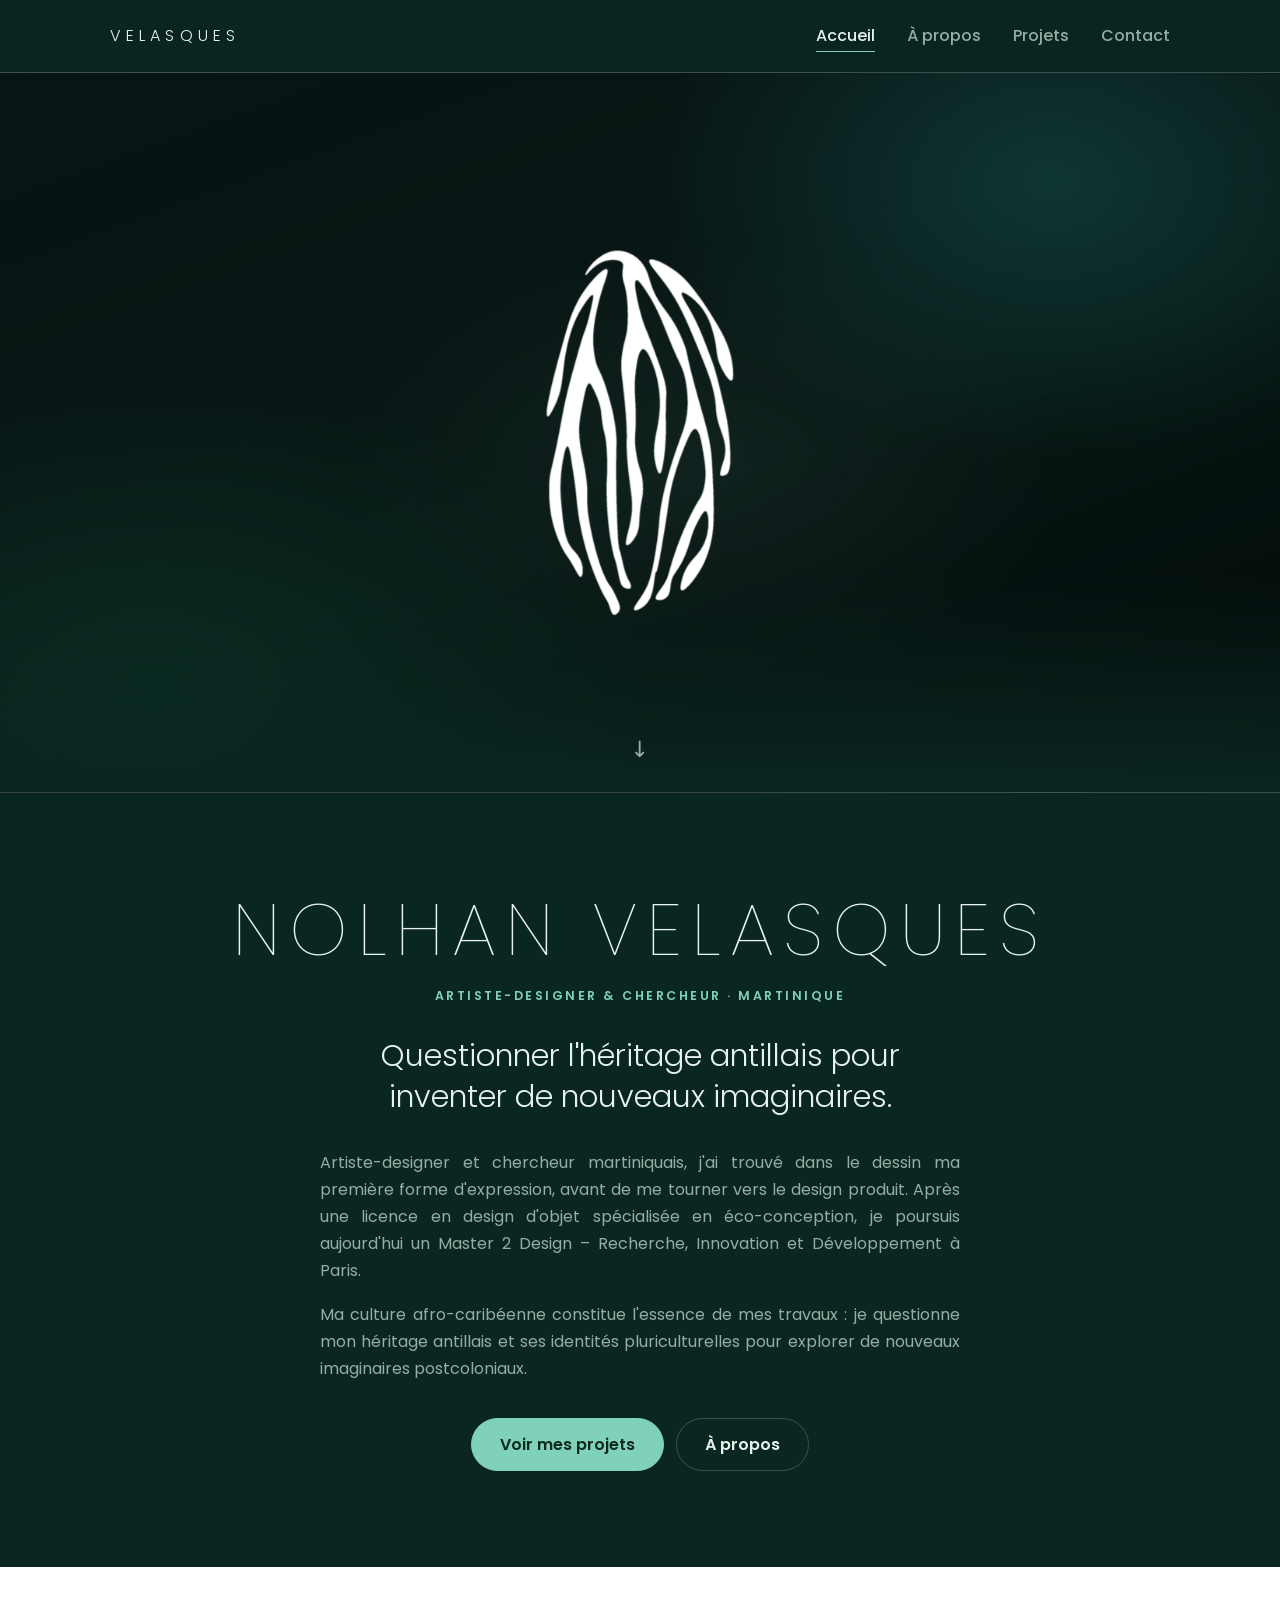
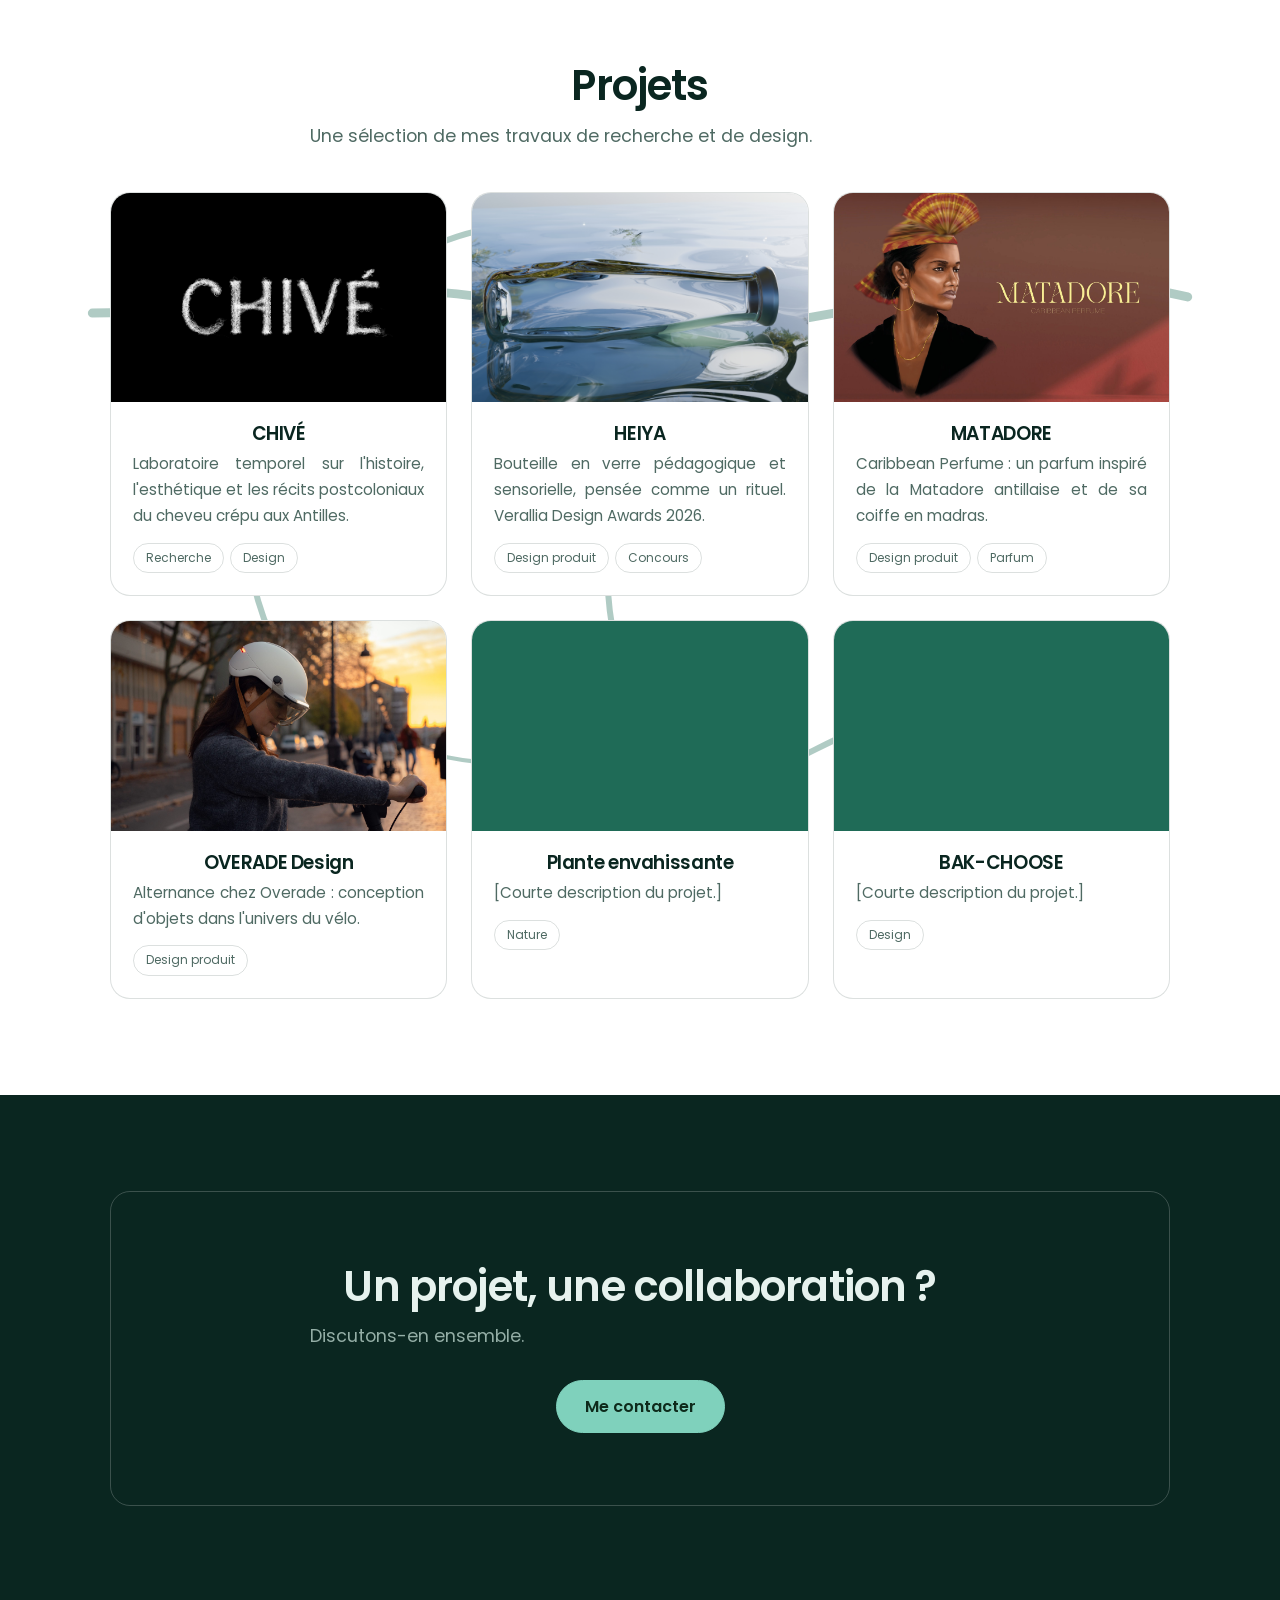
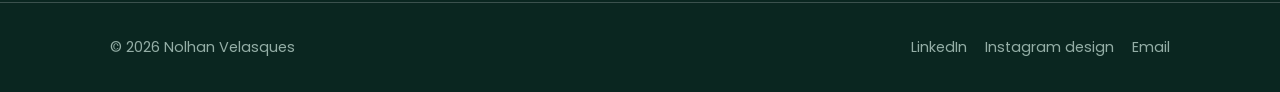
==== commit e983ec3c: "Add files via upload" ====
--- a/index.html
+++ b/index.html
@@ -1,153 +1,113 @@
-<!DOCTYPE html>
-<html lang="fr">
-<head>
-  <meta charset="UTF-8">
-  <meta name="viewport" content="width=device-width, initial-scale=1.0">
-  <title>CHIVÉ — Nolhan Velasques</title>
-  <meta name="description" content="CHIVÉ : projet de recherche en design sur les discriminations capillaires visant les cheveux crépus aux Antilles.">
-  <link rel="icon" href="../../assets/img/logo/logo-vert.png">
-  <link rel="preconnect" href="https://fonts.googleapis.com">
-  <link href="https://fonts.googleapis.com/css2?family=Poppins:wght@100;200;300;400;500;600;700;800&display=swap" rel="stylesheet">
-  <link rel="stylesheet" href="../../css/style.css">
-</head>
-<body class="theme-nb">
-  <header class="header">
-    <div class="container">
-      <a href="../../index.html" class="logo">VELASQUES</a>
-      <button class="menu-toggle" aria-label="Menu" aria-expanded="false">☰</button>
-      <nav class="nav">
-        <ul>
-          <li><a href="../../index.html">Accueil</a></li>
-          <li><a href="../../a-propos.html">À propos</a></li>
-          <li><a href="../../projets.html" class="active">Projets</a></li>
-          <li><a href="../../contact.html">Contact</a></li>
-        </ul>
-      </nav>
-    </div>
-  </header>
-
-  <main>
-    <section class="project-hero container">
-      <a href="../../projets.html" class="back-link">← Tous les projets</a>
-      <p class="kicker">Projet d'étude · Recherche &amp; design</p>
-      <h1 class="project-cover fond-noir"><img src="images/couverture.png" alt="CHIVÉ"></h1>
-      <dl class="project-meta">
-        <div><dt>Année</dt><dd>2026</dd></div>
-        <div><dt>Type</dt><dd>Projet d'étude</dd></div>
-        <div><dt>Thèmes</dt><dd>Histoire · Esthétique · Postcolonial</dd></div>
-        <div><dt>Territoire</dt><dd>Antilles</dd></div>
-      </dl>
-    </section>
-
-    <section class="band-light"><div class="section container">
-      <div class="project-text reveal">
-        <p class="intro">Mon projet d'étude CHIVÉ (« cheveu » en créole) est un travail de recherche qui questionne les discriminations capillaires visant les cheveux crépus aux Antilles.</p>
-        <p>Ces discriminations, qui touchent de nombreuses personnes afro-descendantes, trouvent leur origine dans des stéréotypes et des imaginaires hérités de la colonisation. Ces représentations persistent encore aujourd'hui dans les sphères sociales et professionnelles, alimentant le rejet, le racisme et les inégalités.</p>
-        <p>À travers le design, mon objectif est de construire de nouvelles représentations du cheveu crépu, en explorant des créations visuelles et de nouveaux récits postcoloniaux. Que racontent-ils&nbsp;? Que cachent-ils&nbsp;?</p>
-        <p>Entre passé, présent et futur, je vous invite à parcourir CHIVÉ, conçu comme un laboratoire temporel consacré à l'analyse historique, esthétique et postcoloniale du cheveu crépu.</p>
-        <p>Une exploration guidée par une question centrale :</p>
-      </div>
-      <p class="project-question reveal">Quelle place voulons-nous donner au cheveu crépu dans les Antilles de demain&nbsp;?</p>
-    </div></section>
-
-    <!-- GALERIE — 1 image = 1 bloc <figure>. Modifier le texte entre <h3> (titre) et <p> (description).
-         Pour ajouter une image : copier un bloc <figure> entier et changer le nom du fichier.
-         Mise en page : class="shot wide" (pleine largeur), "shot side" (image + texte à côté), "shot" (demi-largeur). -->
-    <section class="container" style="padding-bottom:96px">
-      <div class="gallery">
-
-        <h2 class="epoque reveal">Passé<span>Mémoire et archives</span></h2>
-
-        <!-- VIDÉO (fichier compressé, original HD dans _originaux/chive/) -->
-        <figure class="shot wide reveal">
-          <video src="images/chive-video.mp4" controls playsinline preload="metadata" poster="images/chive-video-poster.jpg"></video>
-          <figcaption>
-            <div class="cap-head">
-              <h3>CHIVÉ : QUE RACONTENT MES CHEVEUX</h3>
-              <dl class="specs">
-                <dt>Création</dt><dd>2026</dd>
-                <dt>Durée</dt><dd>01:35</dd>
-                <dt>Médium</dt><dd>Vidéo, performance</dd>
-              </dl>
-            </div>
-            <div class="cap-text">
-              <p>CHIVÉ (« cheveu » en créole) est une invitation à considérer mon cheveu comme un territoire de mémoire. En tissant des archives visuelles, sonores et gestuelles, où se rencontrent les héritages africains, indiens, européens et caribéens, cette performance raconte l'histoire coloniale de mes ancêtres. Chaque geste et chaque couleur portent une symbolique forte, exprimant racisme, esclavage et métissage culturel.</p>
-              <p class="ask">Et vous, que racontent vos cheveux&nbsp;?</p>
-            </div>
-          </figcaption>
-        </figure>
-
-        <h2 class="epoque reveal">Présent<span>Le regard du numérique</span></h2>
-
-        <figure class="shot wide reveal">
-          <img src="images/chive-01.jpg" alt="Planche de recherche visuelle : collage de portraits et de textures de cheveux crépus en noir, blanc et orange" loading="lazy">
-          <!-- CARROUSEL : ajouter/retirer une image = ajouter/retirer une ligne <img> -->
-          <div class="carrousel" data-carrousel>
-            <button class="car-btn prec" type="button" aria-label="Image précédente">‹</button>
-            <div class="car-piste">
-              <img src="images/chive-01-01.png" alt="IA CRÉPU — visuel 1" loading="lazy">
-              <img src="images/chive-01-02.jpg" alt="IA CRÉPU — visuel 2" loading="lazy">
-              <img src="images/chive-01-03.jpg" alt="IA CRÉPU — visuel 3" loading="lazy">
-              <img src="images/chive-01-04.jpg" alt="IA CRÉPU — visuel 4" loading="lazy">
-              <img src="images/chive-01-05.png" alt="IA CRÉPU — visuel 5" loading="lazy">
-            </div>
-            <button class="car-btn suiv" type="button" aria-label="Image suivante">›</button>
-          </div>
-          <figcaption>
-            <div class="cap-head">
-              <h3>IA CRÉPU</h3>
-              <dl class="specs">
-                <dt>Création</dt><dd>2026</dd>
-                <dt>Format</dt><dd>841 × 594 mm (A1)</dd>
-                <dt>Techniques</dt><dd>Production visuelle par lignes de code Python</dd>
-              </dl>
-            </div>
-            <div class="cap-text">
-              <p>Face à l'émancipation des outils numériques, j'interroge leur capacité à reproduire et à générer des formes de discrimination.</p>
-              <p>Peut-on utiliser les outils numériques qui reproduisent parfois des imaginaires coloniaux pour construire de nouvelles représentations du cheveu crépu&nbsp;?</p>
-              <p>Ce premier travail de recherche, développé à partir de lignes de code en Python, explore la manière dont le numérique analyse et représente les cheveux crépus présents sur internet. Quelles formes retient-il&nbsp;? Quelles caractéristiques révèle-t-il, transforme-t-il ou efface-t-il&nbsp;?</p>
-              <p>À travers cette œuvre, je cherche à révéler la richesse structurelle, graphique et visuelle du cheveu crépu, dont certaines caractéristiques échappent à notre perception immédiate.</p>
-              <p class="ask">Et vous, lorsque vous regardez votre cheveu, que voyez-vous&nbsp;?</p>
-            </div>
-          </figcaption>
-        </figure>
-
-        <h2 class="epoque reveal">Futur<span>Imaginer 2080</span></h2>
-
-        <figure class="shot wide reveal">
-          <img class="img-center" src="images/chive-02.jpg" alt="Rendu 3D : buste de femme coiffée de tresses en couronne, yeux voilés de perles et de coquillages" loading="lazy">
-          <figcaption>
-            <div class="cap-head">
-              <h3>KAMO 2080</h3>
-              <dl class="specs">
-                <dt>Création</dt><dd>2026</dd>
-                <dt>Format</dt><dd>841 × 594 mm (A1)</dd>
-                <dt>Techniques</dt><dd>Modélisation 3D Blender, photocollage, immersion auditive</dd>
-                <dt>Prix</dt><dd>2 500 €</dd>
-              </dl>
-            </div>
-            <div class="cap-text">
-              <p>KAMO est l'un de mes premiers projets de design spéculatif. Le design spéculatif est une démarche qui consiste à imaginer des objets, des usages et des modes de vie possibles dans le futur afin d'interroger notre présent. À travers une approche inspirée du Caribbean Futurism et de l'afrofuturisme, ce projet imagine une évolution des pratiques capillaires aux Antilles, à la croisée des héritages culturels, des transformations environnementales et des nouvelles technologies.</p>
-              <p>Aujourd'hui, les pratiques capillaires sont souvent guidées par des normes esthétiques, où le cheveu crépu est considéré comme une matière que l'on doit discipliner, lisser, ou rendre conforme à une certaine apparence.</p>
-              <p class="ask">Et si nous apprenions à percevoir nos cheveux non plus comme une matière à maîtriser mais comme une présence vivante à écouter&nbsp;?</p>
-              <p>KAMO 2080 représente une pratique capillaire de l'année 2080. À travers un langage de vibrations, KAMO permet de ressentir les besoins du cheveu et de les interpréter. Ces signaux deviennent une forme de dialogue, permettant d'identifier les gestes, les coiffures et les soins les plus appropriés pour son cheveu.</p>
-              <p class="ask">Et vous, quel héritage capillaire souhaitez-vous laisser aux générations futures&nbsp;?</p>
-            </div>
-          </figcaption>
-        </figure>
-
-      </div>
-    </section>
-  </main>
-
-  <footer class="footer">
-    <div class="container">
-      <p>© <span class="year"></span> Nolhan Velasques</p>
-      <div class="socials">
-        <a href="https://www.linkedin.com/in/nolhan-velasques" target="_blank" rel="noopener">LinkedIn</a><a href="https://www.instagram.com/velas_project/" target="_blank" rel="noopener">Instagram design</a><a href="mailto:velasquesnolhan@gmail.com">Email</a>
-      </div>
-    </div>
-  </footer>
-  <script src="../../js/main.js"></script>
-</body>
-</html>
+<!DOCTYPE html>
+<html lang="fr">
+<head>
+  <meta charset="UTF-8">
+  <meta name="viewport" content="width=device-width, initial-scale=1.0">
+  <title>Nolhan Velasques — Artiste-designer &amp; chercheur</title>
+  <meta name="description" content="Portfolio de Nolhan Velasques, artiste-designer et chercheur martiniquais.">
+  <link rel="icon" href="assets/img/logo/logo-vert.png">
+  <link rel="preconnect" href="https://fonts.googleapis.com">
+  <link href="https://fonts.googleapis.com/css2?family=Poppins:wght@100;200;300;400;500;600;700;800&display=swap" rel="stylesheet">
+  <link rel="stylesheet" href="css/style.css">
+</head>
+<body class="theme-accueil">
+  <header class="header">
+    <div class="container">
+      <a href="index.html" class="logo">VELASQUES</a>
+      <button class="menu-toggle" aria-label="Menu" aria-expanded="false">☰</button>
+      <nav class="nav">
+        <ul>
+          <li><a href="index.html">Accueil</a></li>
+          <li><a href="a-propos.html">À propos</a></li>
+          <li><a href="projets.html">Projets</a></li>
+          <li><a href="contact.html">Contact</a></li>
+        </ul>
+      </nav>
+    </div>
+  </header>
+
+  <main>
+    <section class="cover">
+      <img class="cover-logo" src="assets/img/logo/symbole-blanc.png" alt="Velasques">
+      <a href="#intro" class="cover-scroll" aria-label="Découvrir">↓</a>
+    </section>
+
+    <section id="intro" class="hero container">
+      <h1 class="nom">Nolhan VELASQUES</h1>
+      <p class="kicker">Artiste-designer &amp; chercheur · Martinique</p>
+      <p class="accroche">Questionner l'héritage antillais pour inventer de nouveaux imaginaires.</p>
+      <div class="presentation">
+        <p>Artiste-designer et chercheur martiniquais, j'ai trouvé dans le dessin ma première forme d'expression, avant de me tourner vers le design produit. Après une licence en design d'objet spécialisée en éco-conception, je poursuis aujourd'hui un Master 2 Design – Recherche, Innovation et Développement à Paris.</p>
+        <p>Ma culture afro-caribéenne constitue l'essence de mes travaux : je questionne mon héritage antillais et ses identités pluriculturelles pour explorer de nouveaux imaginaires postcoloniaux.</p>
+      </div>
+      <div class="actions">
+        <a href="projets.html" class="btn">Voir mes projets</a>
+        <a href="a-propos.html" class="btn btn-outline">À propos</a>
+      </div>
+    </section>
+
+    <section class="band-light"><div class="section container">
+      <h2 class="section-title">Projets</h2>
+      <p class="lead">Une sélection de mes travaux de recherche et de design.</p>
+      <!-- PROJETS : 1 projet = 1 carte <a class="card">. Image de carte : projets/<dossier>/images/couverture.jpg
+           RAMIFICATION (gauche → droite) posée PAR-DESSUS les cartes, traverse les images. Style : .ramif dans style.css -->
+      <div class="grid-ramif">
+      <svg class="ramif reveal" viewBox="0 0 1200 1000" preserveAspectRatio="none" aria-hidden="true">
+        <path class="tige" pathLength="1" d="M-20,150 C120,150 220,110 380,125 S640,190 820,150 S1080,95 1220,130"/>
+        <path class="b1" pathLength="1" d="M300,122 C340,70 400,45 470,40"/>
+        <path class="b1" pathLength="1" d="M560,165 C600,300 520,480 600,640 S760,700 860,660"/>
+        <path class="b2" pathLength="1" d="M600,640 C560,700 470,720 380,700"/>
+        <path class="b1" pathLength="1" d="M900,135 C960,90 1040,70 1110,75"/>
+        <path class="b1" pathLength="1" d="M140,148 C160,300 120,480 220,620 S300,700 340,720"/>
+        <path class="b2" pathLength="1" d="M860,660 C940,630 1020,640 1080,600"/>
+        <path class="b2" pathLength="1" d="M700,170 C740,200 760,230 770,270"/>
+      </svg>
+      <div class="grid">
+        <a href="projets/chive/index.html" class="card reveal">
+          <img class="card-img" src="projets/chive/images/couverture.png" alt="CHIVÉ" style="background:#000">
+          <div class="card-body"><h3>CHIVÉ</h3><p>Laboratoire temporel sur l'histoire, l'esthétique et les récits postcoloniaux du cheveu crépu aux Antilles.</p><div class="tags"><span class="tag">Recherche</span><span class="tag">Design</span></div></div>
+        </a>
+        <a href="projets/heiya/index.html" class="card reveal">
+          <img class="card-img" src="projets/heiya/images/couverture.jpg" alt="HEIYA">
+          <div class="card-body"><h3>HEIYA</h3><p>Bouteille en verre pédagogique et sensorielle, pensée comme un rituel. Verallia Design Awards 2026.</p><div class="tags"><span class="tag">Design produit</span><span class="tag">Concours</span></div></div>
+        </a>
+        <a href="projets/matadore/index.html" class="card reveal">
+          <img class="card-img" src="projets/matadore/images/couverture.jpg" alt="MATADORE">
+          <div class="card-body"><h3>MATADORE</h3><p>Caribbean Perfume : un parfum inspiré de la Matadore antillaise et de sa coiffe en madras.</p><div class="tags"><span class="tag">Design produit</span><span class="tag">Parfum</span></div></div>
+        </a>
+        <a href="projets/overade-design/index.html" class="card reveal">
+          <img class="card-img" src="projets/overade-design/images/couverture.jpg" alt="OVERADE Design">
+          <div class="card-body"><h3>OVERADE Design</h3><p>Alternance chez Overade : conception d'objets dans l'univers du vélo.</p><div class="tags"><span class="tag">Design produit</span></div></div>
+        </a>
+        <a href="projets/plante-envahissante/index.html" class="card reveal">
+          <div class="card-img"></div>
+          <div class="card-body"><h3>Plante envahissante</h3><p>[Courte description du projet.]</p><div class="tags"><span class="tag">Nature</span></div></div>
+        </a>
+        <a href="projets/bak-choose/index.html" class="card reveal">
+          <div class="card-img"></div>
+          <div class="card-body"><h3>BAK-CHOOSE</h3><p>[Courte description du projet.]</p><div class="tags"><span class="tag">Design</span></div></div>
+        </a>
+      </div>
+      </div>
+    </div></section>
+
+    <section class="section container">
+      <div class="cta reveal">
+        <h2 class="section-title">Un projet, une collaboration&nbsp;?</h2>
+        <p class="lead">Discutons-en ensemble.</p>
+        <a href="contact.html" class="btn">Me contacter</a>
+      </div>
+    </section>
+  </main>
+
+  <footer class="footer">
+    <div class="container">
+      <p>© <span class="year"></span> Nolhan Velasques</p>
+      <div class="socials">
+        <a href="https://www.linkedin.com/in/nolhan-velasques" target="_blank" rel="noopener">LinkedIn</a><a href="https://www.instagram.com/velas_project/" target="_blank" rel="noopener">Instagram design</a><a href="mailto:velasquesnolhan@gmail.com">Email</a>
+      </div>
+    </div>
+  </footer>
+  <script src="js/main.js"></script>
+</body>
+</html>
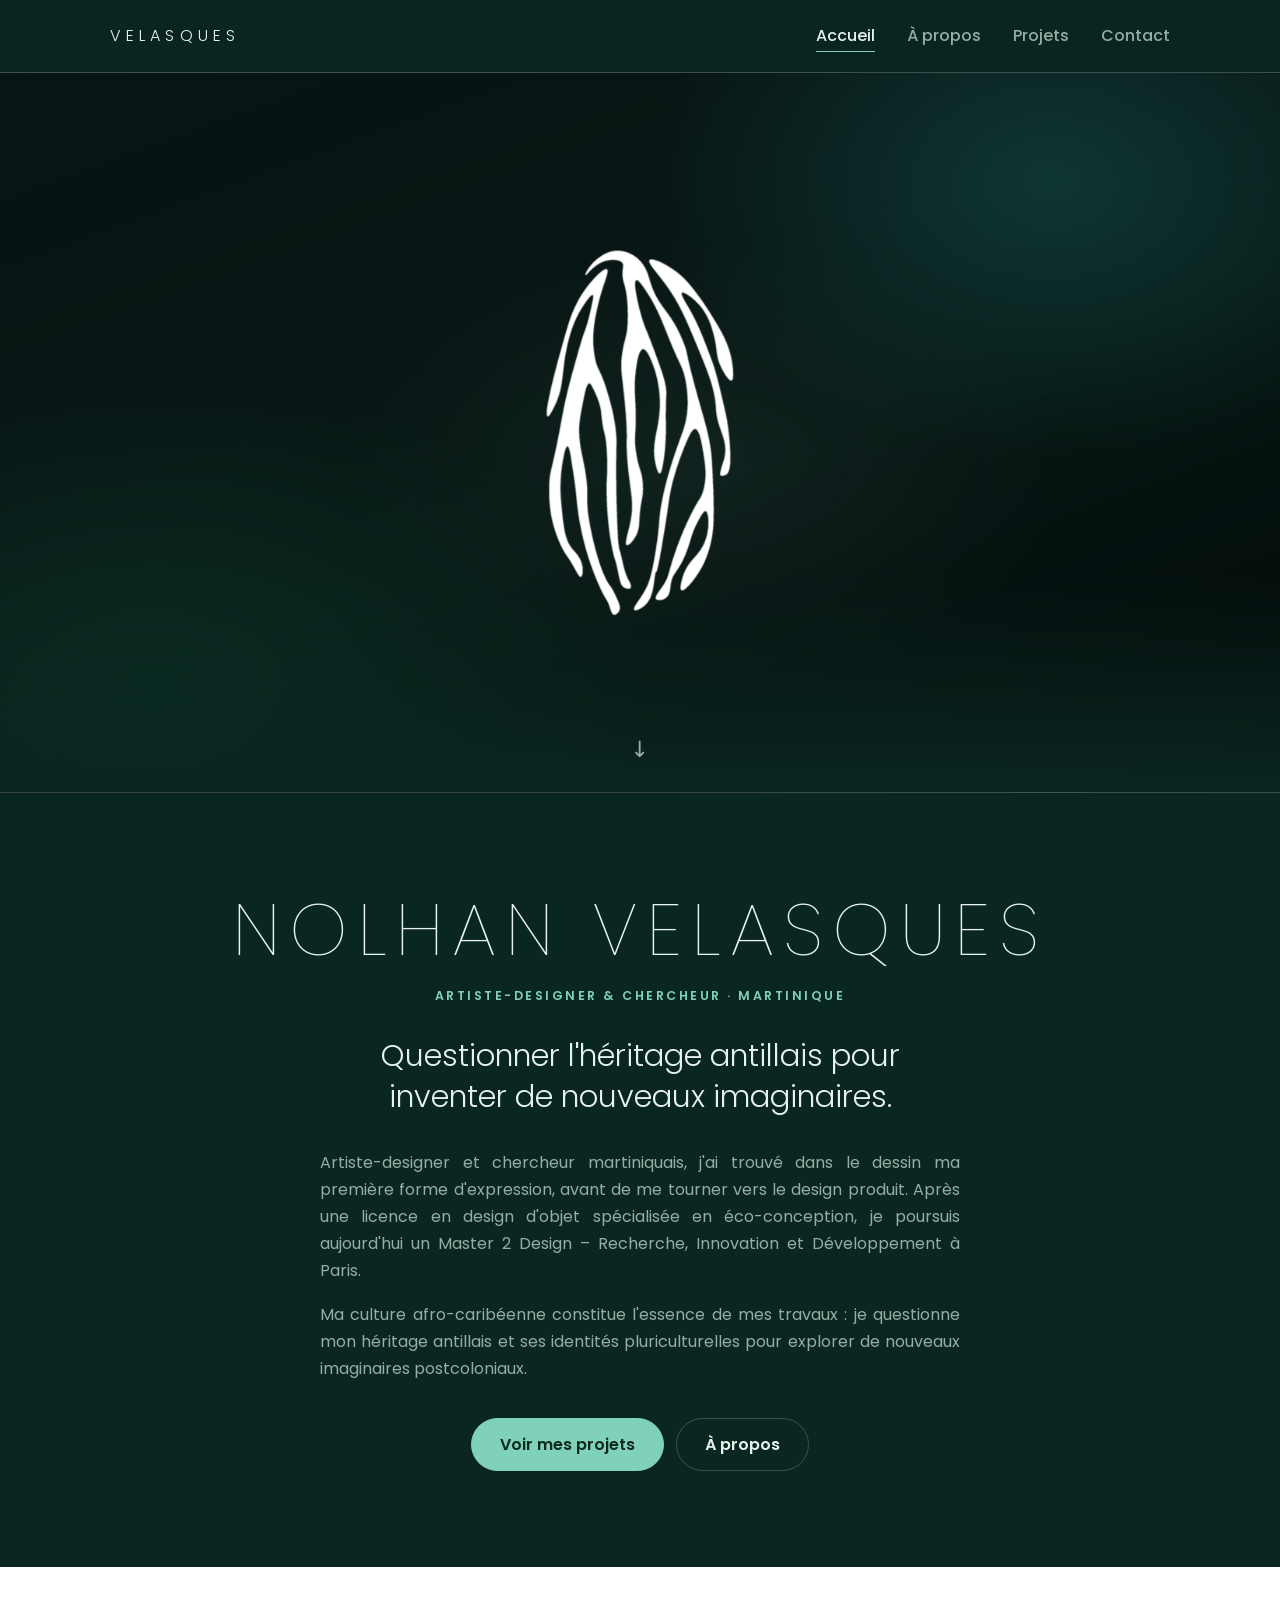
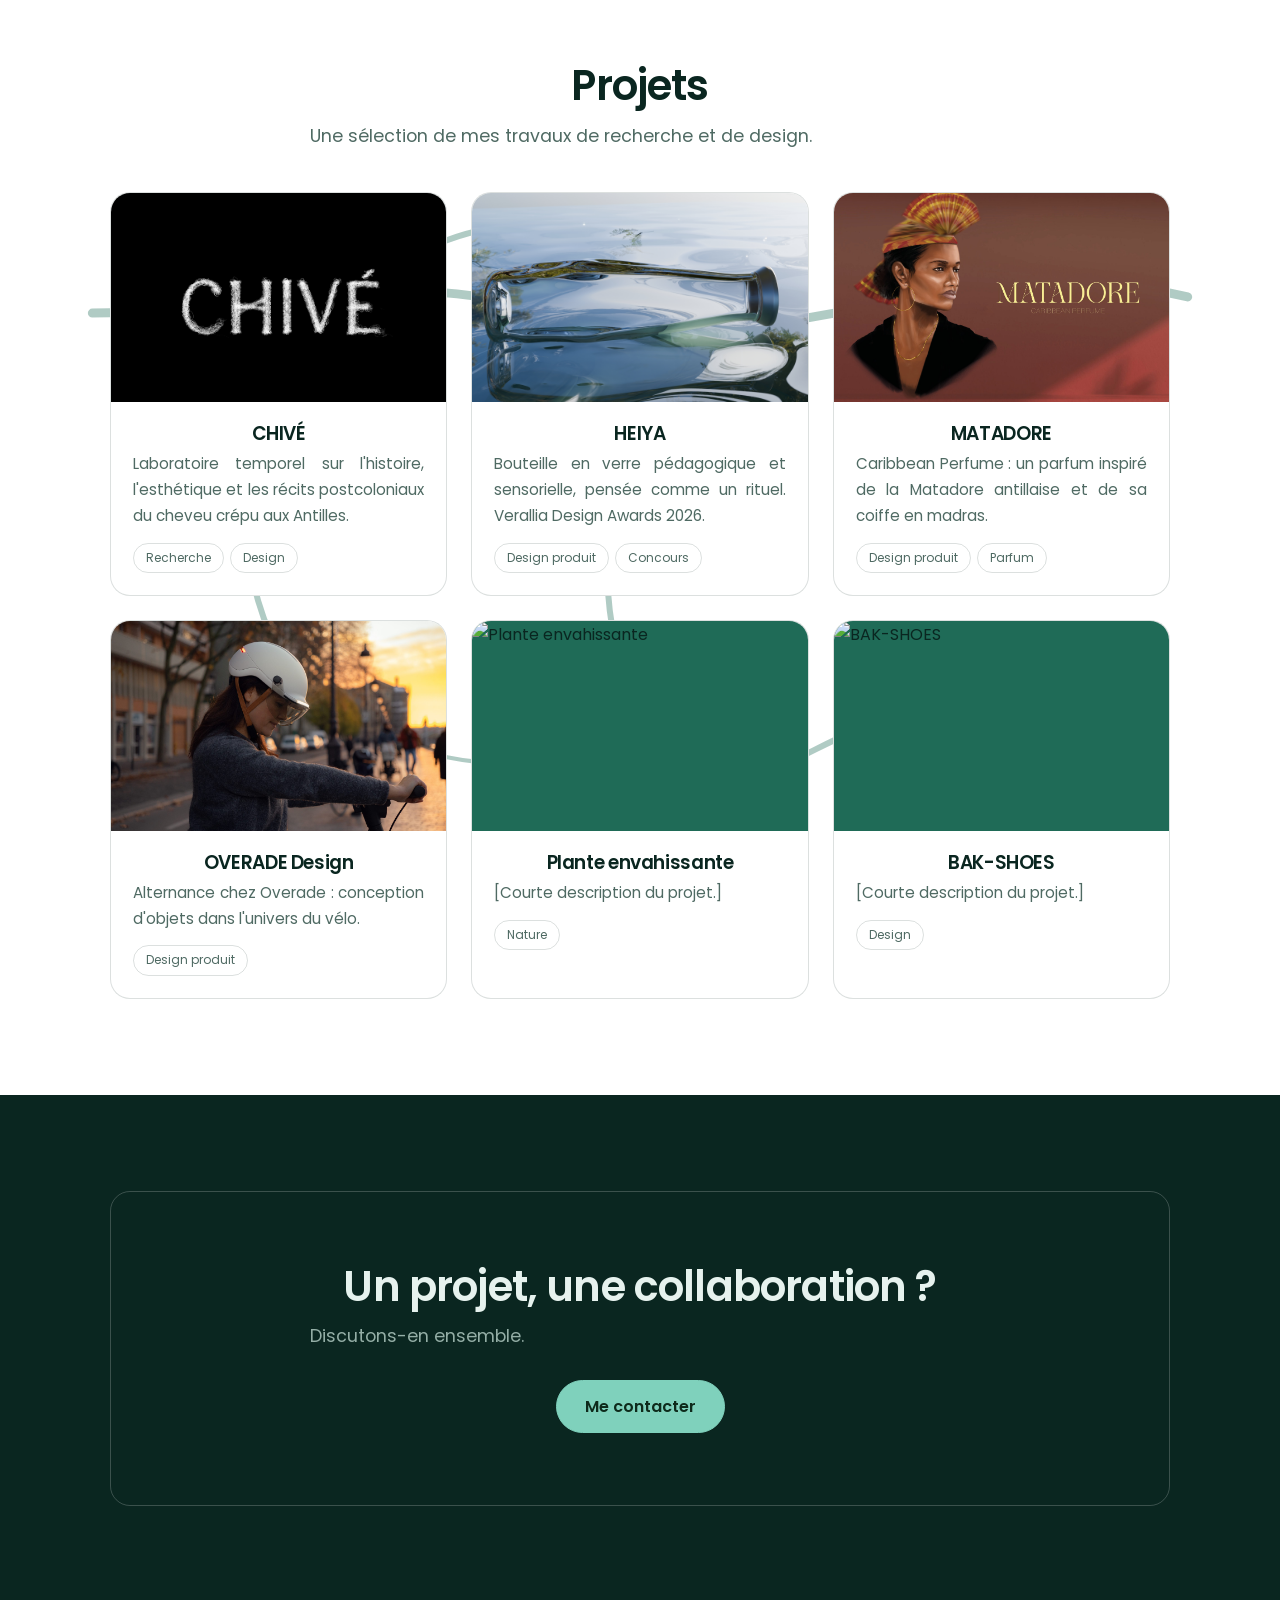
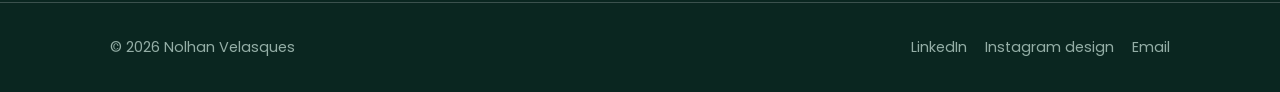
==== commit ba2084f0: "Add files via upload" ====
--- a/index.html
+++ b/index.html
@@ -80,12 +80,12 @@
           <div class="card-body"><h3>OVERADE Design</h3><p>Alternance chez Overade : conception d'objets dans l'univers du vélo.</p><div class="tags"><span class="tag">Design produit</span></div></div>
         </a>
         <a href="projets/plante-envahissante/index.html" class="card reveal">
-          <div class="card-img"></div>
+          <img class="card-img" src="projets/plante-envahissante/images/modelisation-03.jpg" alt="Plante envahissante">
           <div class="card-body"><h3>Plante envahissante</h3><p>[Courte description du projet.]</p><div class="tags"><span class="tag">Nature</span></div></div>
         </a>
         <a href="projets/bak-choose/index.html" class="card reveal">
-          <div class="card-img"></div>
-          <div class="card-body"><h3>BAK-CHOOSE</h3><p>[Courte description du projet.]</p><div class="tags"><span class="tag">Design</span></div></div>
+          <img class="card-img" src="projets/bak-choose/images/couverture.png" alt="BAK-SHOES">
+          <div class="card-body"><h3>BAK-SHOES</h3><p>[Courte description du projet.]</p><div class="tags"><span class="tag">Design</span></div></div>
         </a>
       </div>
       </div>
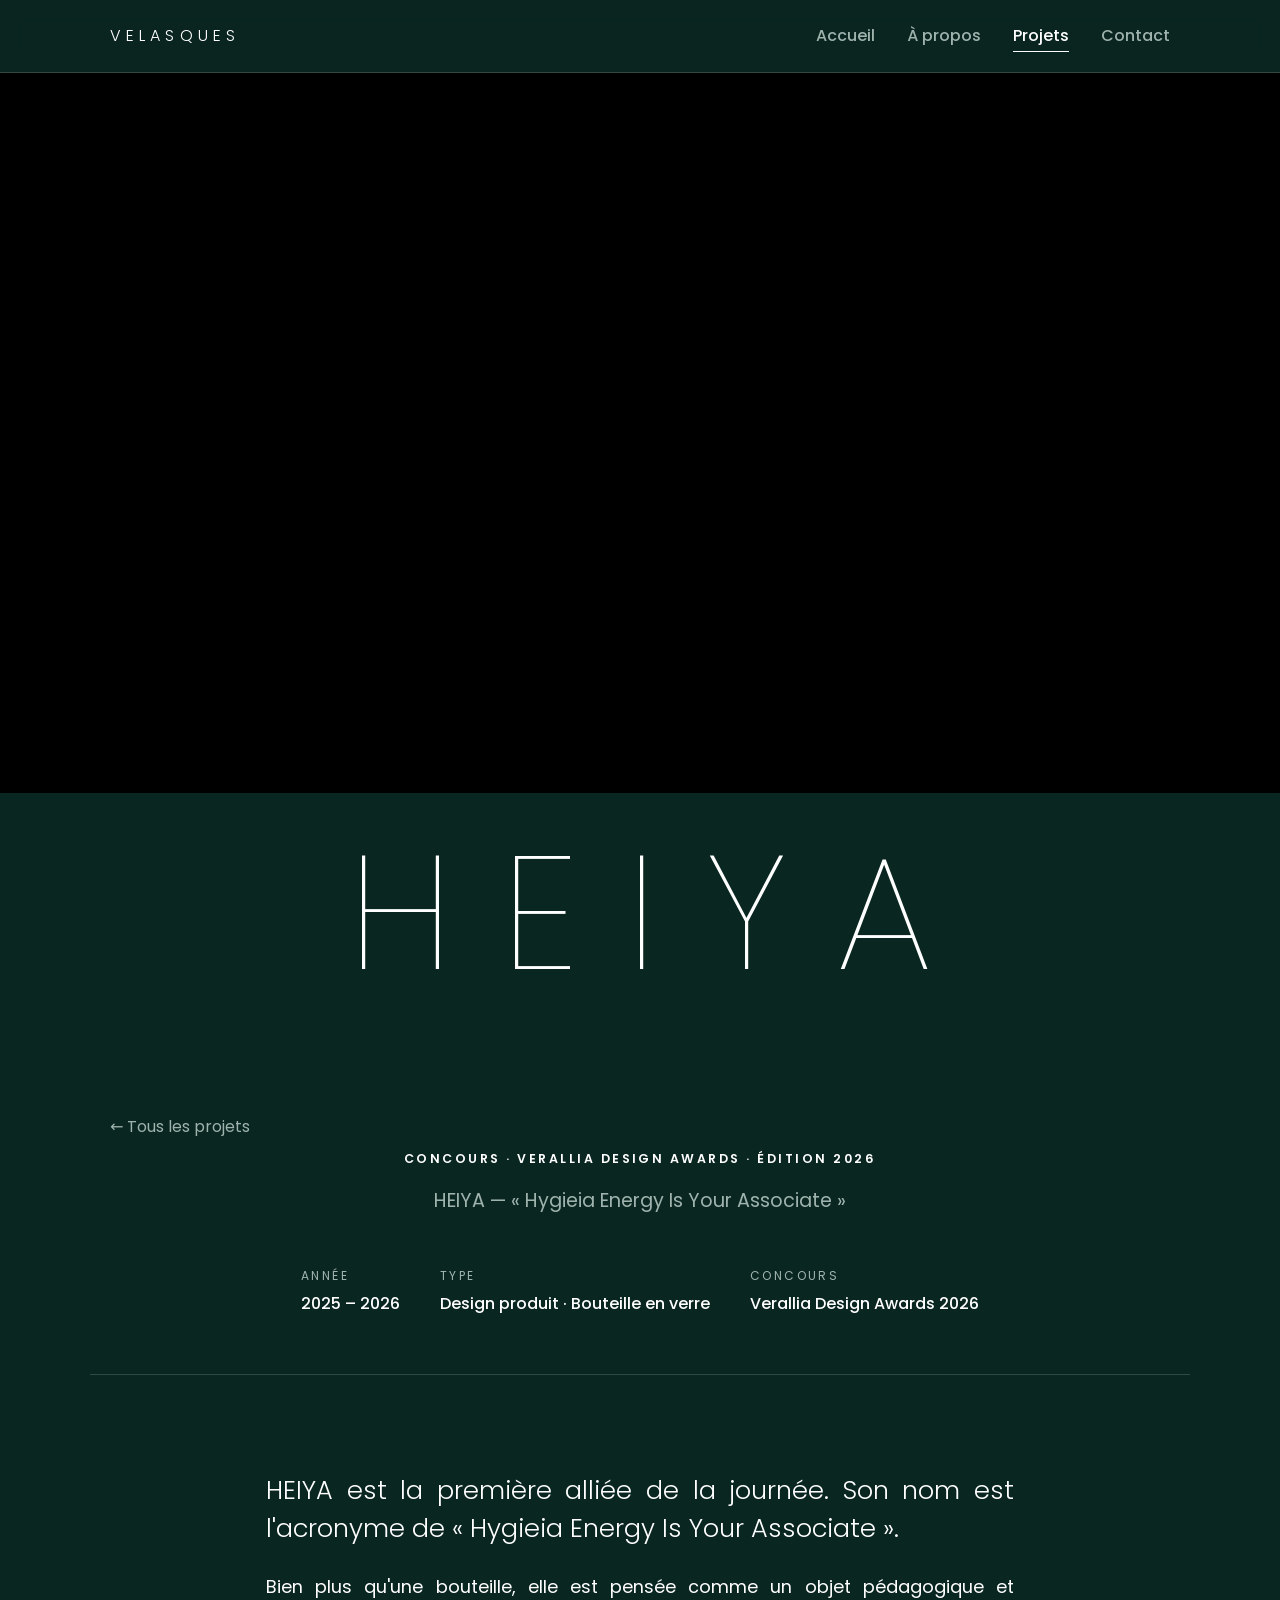
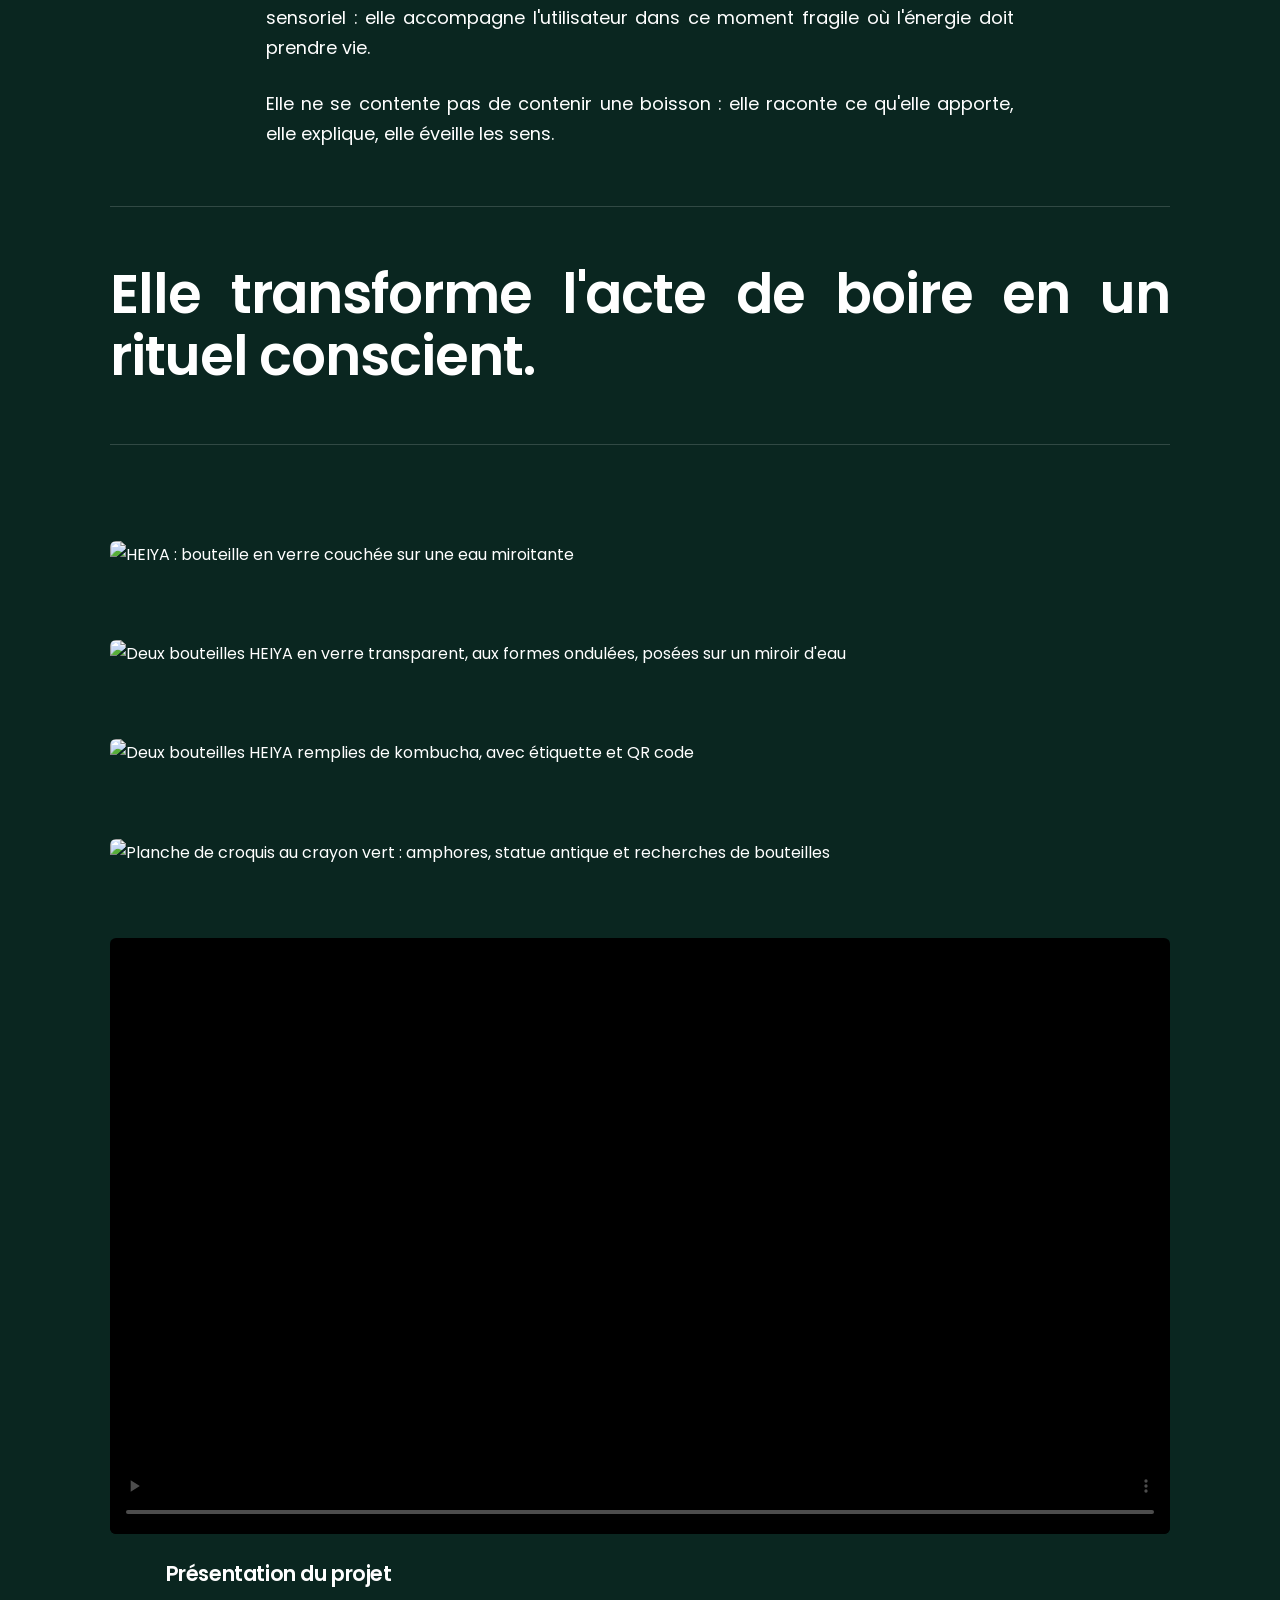
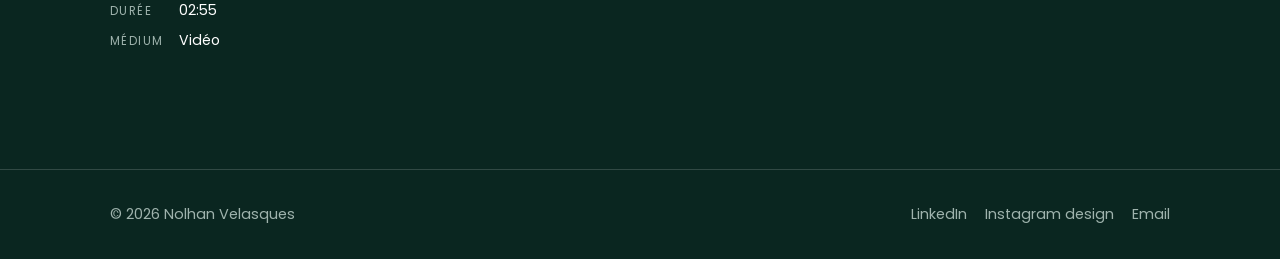
==== commit b0ef3953: "Add files via upload" ====
--- a/index.html
+++ b/index.html
@@ -1,113 +1,106 @@
-<!DOCTYPE html>
-<html lang="fr">
-<head>
-  <meta charset="UTF-8">
-  <meta name="viewport" content="width=device-width, initial-scale=1.0">
-  <title>Nolhan Velasques — Artiste-designer &amp; chercheur</title>
-  <meta name="description" content="Portfolio de Nolhan Velasques, artiste-designer et chercheur martiniquais.">
-  <link rel="icon" href="assets/img/logo/logo-vert.png">
-  <link rel="preconnect" href="https://fonts.googleapis.com">
-  <link href="https://fonts.googleapis.com/css2?family=Poppins:wght@100;200;300;400;500;600;700;800&display=swap" rel="stylesheet">
-  <link rel="stylesheet" href="css/style.css">
-</head>
-<body class="theme-accueil">
-  <header class="header">
-    <div class="container">
-      <a href="index.html" class="logo">VELASQUES</a>
-      <button class="menu-toggle" aria-label="Menu" aria-expanded="false">☰</button>
-      <nav class="nav">
-        <ul>
-          <li><a href="index.html">Accueil</a></li>
-          <li><a href="a-propos.html">À propos</a></li>
-          <li><a href="projets.html">Projets</a></li>
-          <li><a href="contact.html">Contact</a></li>
-        </ul>
-      </nav>
-    </div>
-  </header>
-
-  <main>
-    <section class="cover">
-      <img class="cover-logo" src="assets/img/logo/symbole-blanc.png" alt="Velasques">
-      <a href="#intro" class="cover-scroll" aria-label="Découvrir">↓</a>
-    </section>
-
-    <section id="intro" class="hero container">
-      <h1 class="nom">Nolhan VELASQUES</h1>
-      <p class="kicker">Artiste-designer &amp; chercheur · Martinique</p>
-      <p class="accroche">Questionner l'héritage antillais pour inventer de nouveaux imaginaires.</p>
-      <div class="presentation">
-        <p>Artiste-designer et chercheur martiniquais, j'ai trouvé dans le dessin ma première forme d'expression, avant de me tourner vers le design produit. Après une licence en design d'objet spécialisée en éco-conception, je poursuis aujourd'hui un Master 2 Design – Recherche, Innovation et Développement à Paris.</p>
-        <p>Ma culture afro-caribéenne constitue l'essence de mes travaux : je questionne mon héritage antillais et ses identités pluriculturelles pour explorer de nouveaux imaginaires postcoloniaux.</p>
-      </div>
-      <div class="actions">
-        <a href="projets.html" class="btn">Voir mes projets</a>
-        <a href="a-propos.html" class="btn btn-outline">À propos</a>
-      </div>
-    </section>
-
-    <section class="band-light"><div class="section container">
-      <h2 class="section-title">Projets</h2>
-      <p class="lead">Une sélection de mes travaux de recherche et de design.</p>
-      <!-- PROJETS : 1 projet = 1 carte <a class="card">. Image de carte : projets/<dossier>/images/couverture.jpg
-           RAMIFICATION (gauche → droite) posée PAR-DESSUS les cartes, traverse les images. Style : .ramif dans style.css -->
-      <div class="grid-ramif">
-      <svg class="ramif reveal" viewBox="0 0 1200 1000" preserveAspectRatio="none" aria-hidden="true">
-        <path class="tige" pathLength="1" d="M-20,150 C120,150 220,110 380,125 S640,190 820,150 S1080,95 1220,130"/>
-        <path class="b1" pathLength="1" d="M300,122 C340,70 400,45 470,40"/>
-        <path class="b1" pathLength="1" d="M560,165 C600,300 520,480 600,640 S760,700 860,660"/>
-        <path class="b2" pathLength="1" d="M600,640 C560,700 470,720 380,700"/>
-        <path class="b1" pathLength="1" d="M900,135 C960,90 1040,70 1110,75"/>
-        <path class="b1" pathLength="1" d="M140,148 C160,300 120,480 220,620 S300,700 340,720"/>
-        <path class="b2" pathLength="1" d="M860,660 C940,630 1020,640 1080,600"/>
-        <path class="b2" pathLength="1" d="M700,170 C740,200 760,230 770,270"/>
-      </svg>
-      <div class="grid">
-        <a href="projets/chive/index.html" class="card reveal">
-          <img class="card-img" src="projets/chive/images/couverture.png" alt="CHIVÉ" style="background:#000">
-          <div class="card-body"><h3>CHIVÉ</h3><p>Laboratoire temporel sur l'histoire, l'esthétique et les récits postcoloniaux du cheveu crépu aux Antilles.</p><div class="tags"><span class="tag">Recherche</span><span class="tag">Design</span></div></div>
-        </a>
-        <a href="projets/heiya/index.html" class="card reveal">
-          <img class="card-img" src="projets/heiya/images/couverture.jpg" alt="HEIYA">
-          <div class="card-body"><h3>HEIYA</h3><p>Bouteille en verre pédagogique et sensorielle, pensée comme un rituel. Verallia Design Awards 2026.</p><div class="tags"><span class="tag">Design produit</span><span class="tag">Concours</span></div></div>
-        </a>
-        <a href="projets/matadore/index.html" class="card reveal">
-          <img class="card-img" src="projets/matadore/images/couverture.jpg" alt="MATADORE">
-          <div class="card-body"><h3>MATADORE</h3><p>Caribbean Perfume : un parfum inspiré de la Matadore antillaise et de sa coiffe en madras.</p><div class="tags"><span class="tag">Design produit</span><span class="tag">Parfum</span></div></div>
-        </a>
-        <a href="projets/overade-design/index.html" class="card reveal">
-          <img class="card-img" src="projets/overade-design/images/couverture.jpg" alt="OVERADE Design">
-          <div class="card-body"><h3>OVERADE Design</h3><p>Alternance chez Overade : conception d'objets dans l'univers du vélo.</p><div class="tags"><span class="tag">Design produit</span></div></div>
-        </a>
-        <a href="projets/plante-envahissante/index.html" class="card reveal">
-          <img class="card-img" src="projets/plante-envahissante/images/modelisation-03.jpg" alt="Plante envahissante">
-          <div class="card-body"><h3>Plante envahissante</h3><p>[Courte description du projet.]</p><div class="tags"><span class="tag">Nature</span></div></div>
-        </a>
-        <a href="projets/bak-choose/index.html" class="card reveal">
-          <img class="card-img" src="projets/bak-choose/images/couverture.png" alt="BAK-SHOES">
-          <div class="card-body"><h3>BAK-SHOES</h3><p>[Courte description du projet.]</p><div class="tags"><span class="tag">Design</span></div></div>
-        </a>
-      </div>
-      </div>
-    </div></section>
-
-    <section class="section container">
-      <div class="cta reveal">
-        <h2 class="section-title">Un projet, une collaboration&nbsp;?</h2>
-        <p class="lead">Discutons-en ensemble.</p>
-        <a href="contact.html" class="btn">Me contacter</a>
-      </div>
-    </section>
-  </main>
-
-  <footer class="footer">
-    <div class="container">
-      <p>© <span class="year"></span> Nolhan Velasques</p>
-      <div class="socials">
-        <a href="https://www.linkedin.com/in/nolhan-velasques" target="_blank" rel="noopener">LinkedIn</a><a href="https://www.instagram.com/velas_project/" target="_blank" rel="noopener">Instagram design</a><a href="mailto:velasquesnolhan@gmail.com">Email</a>
-      </div>
-    </div>
-  </footer>
-  <script src="js/main.js"></script>
-</body>
-</html>
+<!DOCTYPE html>
+<html lang="fr">
+<head>
+  <meta charset="UTF-8">
+  <meta name="viewport" content="width=device-width, initial-scale=1.0">
+  <title>HEIYA — Nolhan Velasques</title>
+  <meta name="description" content="HEIYA, bouteille pédagogique et sensorielle — Verallia Design Awards, édition 2026.">
+  <link rel="icon" href="../../assets/img/logo/logo-vert.png">
+  <link rel="preconnect" href="https://fonts.googleapis.com">
+  <link href="https://fonts.googleapis.com/css2?family=Poppins:wght@100;200;300;400;500;600;700;800&display=swap" rel="stylesheet">
+  <link rel="stylesheet" href="../../css/style.css">
+</head>
+<body class="theme-nb">
+  <header class="header">
+    <div class="container">
+      <a href="../../index.html" class="logo">VELASQUES</a>
+      <button class="menu-toggle" aria-label="Menu" aria-expanded="false">☰</button>
+      <nav class="nav">
+        <ul>
+          <li><a href="../../index.html">Accueil</a></li>
+          <li><a href="../../a-propos.html">À propos</a></li>
+          <li><a href="../../projets.html" class="active">Projets</a></li>
+          <li><a href="../../contact.html">Contact</a></li>
+        </ul>
+      </nav>
+    </div>
+  </header>
+
+  <main>
+    <!-- VIDÉO D'INTRO : grande, lecture automatique en boucle (sans son, obligatoire pour l'autoplay) -->
+    <section class="project-intro">
+      <h1 class="sr-only">HEIYA</h1>
+      <video src="images/heiya-intro.mp4" poster="images/heiya-intro-poster.jpg" autoplay muted loop playsinline aria-label="HEIYA, vidéo d'introduction"></video>
+      <p class="intro-nom">HEIYA</p>
+    </section>
+
+    <section class="project-hero container">
+      <a href="../../projets.html" class="back-link">← Tous les projets</a>
+      <p class="kicker">Concours · Verallia Design Awards · Édition 2026</p>
+      <p class="project-subtitle">HEIYA — « Hygieia Energy Is Your Associate »</p>
+      <dl class="project-meta">
+        <div><dt>Année</dt><dd>2025 – 2026</dd></div>
+        <div><dt>Type</dt><dd>Design produit · Bouteille en verre</dd></div>
+        <div><dt>Concours</dt><dd>Verallia Design Awards 2026</dd></div>
+      </dl>
+    </section>
+
+    <section class="section container">
+      <div class="project-text reveal">
+        <p class="intro">HEIYA est la première alliée de la journée. Son nom est l'acronyme de « Hygieia Energy Is Your Associate ».</p>
+        <p>Bien plus qu'une bouteille, elle est pensée comme un objet pédagogique et sensoriel : elle accompagne l'utilisateur dans ce moment fragile où l'énergie doit prendre vie.</p>
+        <p>Elle ne se contente pas de contenir une boisson : elle raconte ce qu'elle apporte, elle explique, elle éveille les sens.</p>
+      </div>
+      <p class="project-question reveal">Elle transforme l'acte de boire en un rituel conscient.</p>
+    </section>
+
+    <!-- GALERIE — 1 image = 1 bloc <figure>. Ajouter une description : <div class="cap-text"><p>…</p></div> après </div> de cap-head.
+         Mise en page : "shot wide" (pleine largeur), "shot side" (image + texte à côté), "shot" (demi-largeur, deux par ligne). -->
+    <section class="container" style="padding-bottom:96px">
+      <div class="gallery">
+
+        <figure class="shot wide reveal">
+          <img src="images/couverture.jpg" alt="HEIYA : bouteille en verre couchée sur une eau miroitante" loading="lazy">
+        </figure>
+
+        <figure class="shot wide reveal">
+          <img src="images/heiya-01.jpg" alt="Deux bouteilles HEIYA en verre transparent, aux formes ondulées, posées sur un miroir d'eau" loading="lazy">
+        </figure>
+
+        <figure class="shot wide reveal">
+          <img src="images/heiya-02.jpg" alt="Deux bouteilles HEIYA remplies de kombucha, avec étiquette et QR code" loading="lazy">
+        </figure>
+
+        <figure class="shot wide reveal">
+          <img src="images/heiya-03.jpg" alt="Planche de croquis au crayon vert : amphores, statue antique et recherches de bouteilles" loading="lazy">
+        </figure>
+
+        <!-- VIDÉO (fichier compressé, original dans _originaux/heiya/) -->
+        <figure class="shot wide reveal">
+          <video src="images/heiya-video.mp4" controls playsinline preload="metadata" poster="images/heiya-video-poster.jpg"></video>
+          <figcaption>
+            <div class="cap-head">
+              <h3>Présentation du projet</h3>
+              <dl class="specs">
+                <dt>Durée</dt><dd>02:55</dd>
+                <dt>Médium</dt><dd>Vidéo</dd>
+              </dl>
+            </div>
+          </figcaption>
+        </figure>
+
+      </div>
+    </section>
+  </main>
+
+  <footer class="footer">
+    <div class="container">
+      <p>© <span class="year"></span> Nolhan Velasques</p>
+      <div class="socials">
+        <a href="https://www.linkedin.com/in/nolhan-velasques" target="_blank" rel="noopener">LinkedIn</a><a href="https://www.instagram.com/velas_project/" target="_blank" rel="noopener">Instagram design</a><a href="mailto:velasquesnolhan@gmail.com">Email</a>
+      </div>
+    </div>
+  </footer>
+  <script src="../../js/main.js"></script>
+</body>
+</html>
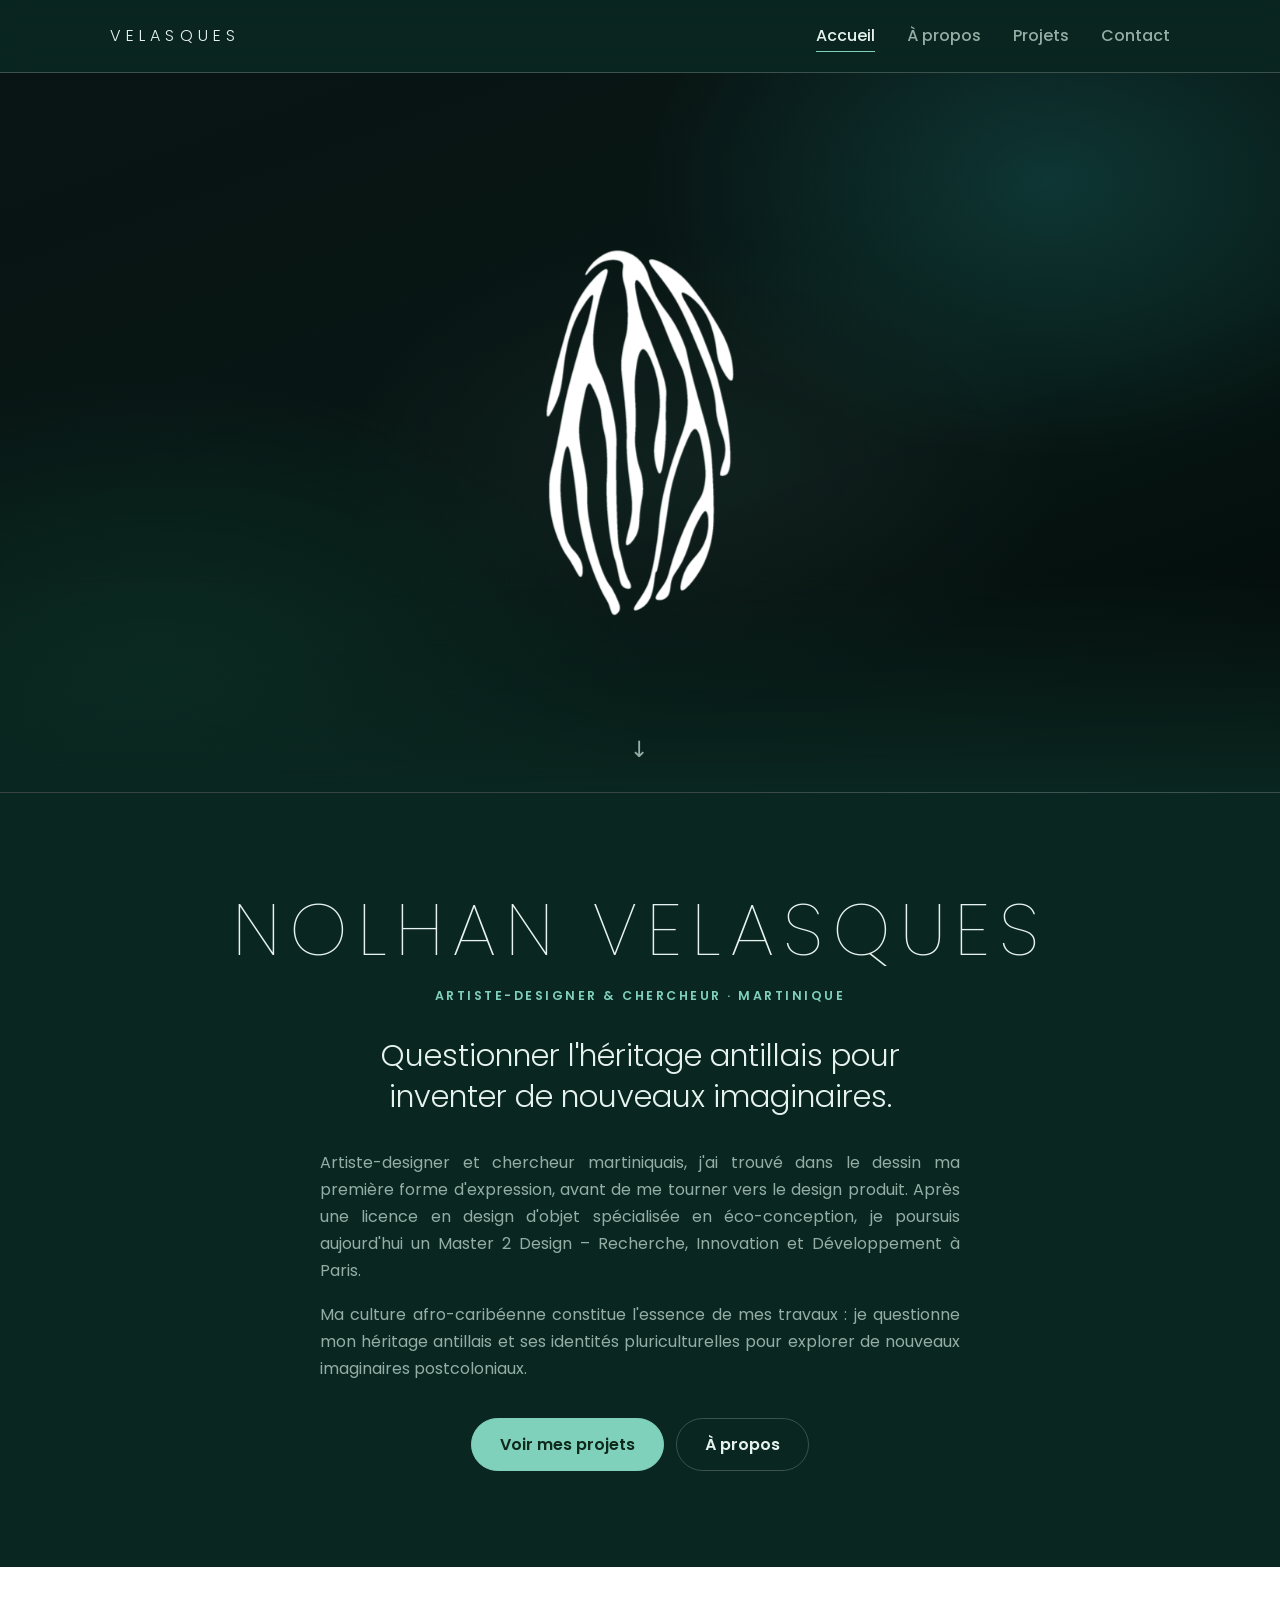
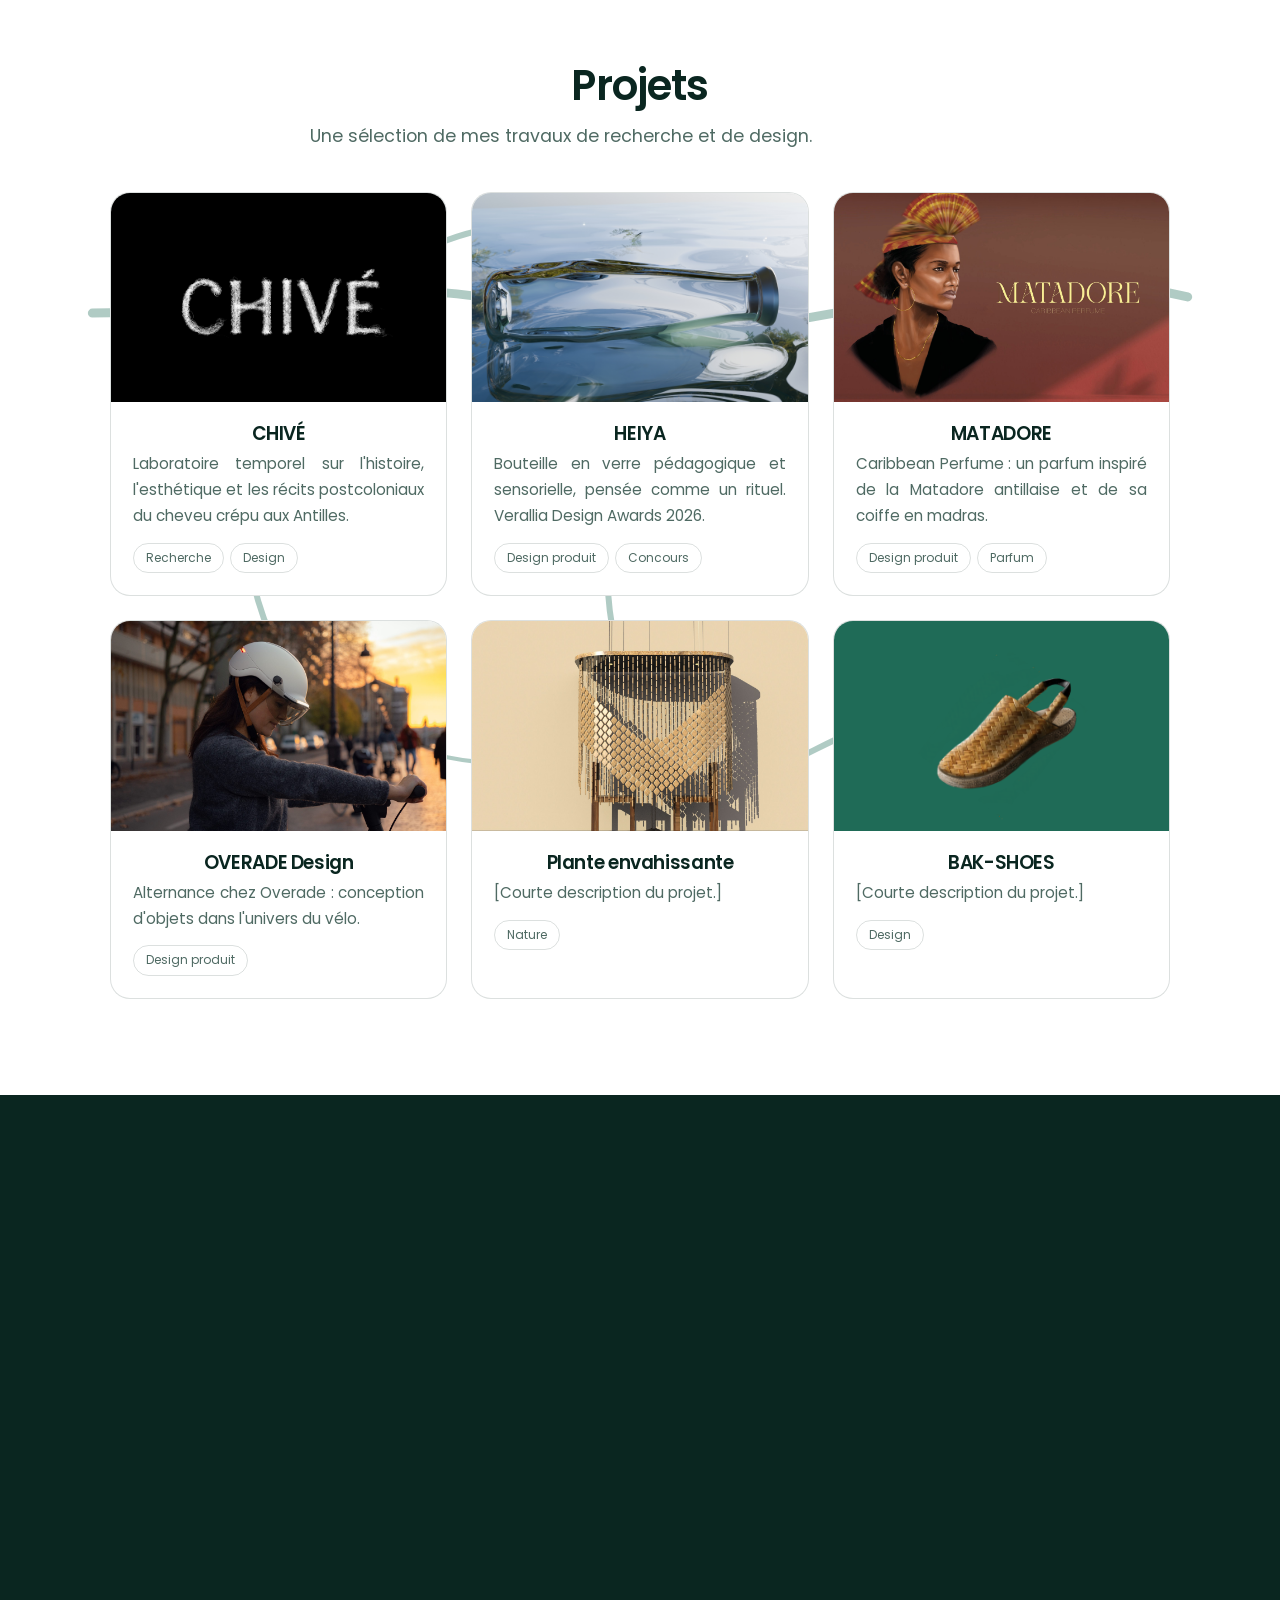
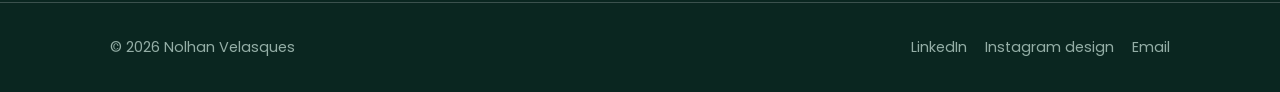
==== commit 0893323b: "mise à jour du site" ====
--- a/index.html
+++ b/index.html
@@ -1,106 +1,113 @@
-<!DOCTYPE html>
-<html lang="fr">
-<head>
-  <meta charset="UTF-8">
-  <meta name="viewport" content="width=device-width, initial-scale=1.0">
-  <title>HEIYA — Nolhan Velasques</title>
-  <meta name="description" content="HEIYA, bouteille pédagogique et sensorielle — Verallia Design Awards, édition 2026.">
-  <link rel="icon" href="../../assets/img/logo/logo-vert.png">
-  <link rel="preconnect" href="https://fonts.googleapis.com">
-  <link href="https://fonts.googleapis.com/css2?family=Poppins:wght@100;200;300;400;500;600;700;800&display=swap" rel="stylesheet">
-  <link rel="stylesheet" href="../../css/style.css">
-</head>
-<body class="theme-nb">
-  <header class="header">
-    <div class="container">
-      <a href="../../index.html" class="logo">VELASQUES</a>
-      <button class="menu-toggle" aria-label="Menu" aria-expanded="false">☰</button>
-      <nav class="nav">
-        <ul>
-          <li><a href="../../index.html">Accueil</a></li>
-          <li><a href="../../a-propos.html">À propos</a></li>
-          <li><a href="../../projets.html" class="active">Projets</a></li>
-          <li><a href="../../contact.html">Contact</a></li>
-        </ul>
-      </nav>
-    </div>
-  </header>
-
-  <main>
-    <!-- VIDÉO D'INTRO : grande, lecture automatique en boucle (sans son, obligatoire pour l'autoplay) -->
-    <section class="project-intro">
-      <h1 class="sr-only">HEIYA</h1>
-      <video src="images/heiya-intro.mp4" poster="images/heiya-intro-poster.jpg" autoplay muted loop playsinline aria-label="HEIYA, vidéo d'introduction"></video>
-      <p class="intro-nom">HEIYA</p>
-    </section>
-
-    <section class="project-hero container">
-      <a href="../../projets.html" class="back-link">← Tous les projets</a>
-      <p class="kicker">Concours · Verallia Design Awards · Édition 2026</p>
-      <p class="project-subtitle">HEIYA — « Hygieia Energy Is Your Associate »</p>
-      <dl class="project-meta">
-        <div><dt>Année</dt><dd>2025 – 2026</dd></div>
-        <div><dt>Type</dt><dd>Design produit · Bouteille en verre</dd></div>
-        <div><dt>Concours</dt><dd>Verallia Design Awards 2026</dd></div>
-      </dl>
-    </section>
-
-    <section class="section container">
-      <div class="project-text reveal">
-        <p class="intro">HEIYA est la première alliée de la journée. Son nom est l'acronyme de « Hygieia Energy Is Your Associate ».</p>
-        <p>Bien plus qu'une bouteille, elle est pensée comme un objet pédagogique et sensoriel : elle accompagne l'utilisateur dans ce moment fragile où l'énergie doit prendre vie.</p>
-        <p>Elle ne se contente pas de contenir une boisson : elle raconte ce qu'elle apporte, elle explique, elle éveille les sens.</p>
-      </div>
-      <p class="project-question reveal">Elle transforme l'acte de boire en un rituel conscient.</p>
-    </section>
-
-    <!-- GALERIE — 1 image = 1 bloc <figure>. Ajouter une description : <div class="cap-text"><p>…</p></div> après </div> de cap-head.
-         Mise en page : "shot wide" (pleine largeur), "shot side" (image + texte à côté), "shot" (demi-largeur, deux par ligne). -->
-    <section class="container" style="padding-bottom:96px">
-      <div class="gallery">
-
-        <figure class="shot wide reveal">
-          <img src="images/couverture.jpg" alt="HEIYA : bouteille en verre couchée sur une eau miroitante" loading="lazy">
-        </figure>
-
-        <figure class="shot wide reveal">
-          <img src="images/heiya-01.jpg" alt="Deux bouteilles HEIYA en verre transparent, aux formes ondulées, posées sur un miroir d'eau" loading="lazy">
-        </figure>
-
-        <figure class="shot wide reveal">
-          <img src="images/heiya-02.jpg" alt="Deux bouteilles HEIYA remplies de kombucha, avec étiquette et QR code" loading="lazy">
-        </figure>
-
-        <figure class="shot wide reveal">
-          <img src="images/heiya-03.jpg" alt="Planche de croquis au crayon vert : amphores, statue antique et recherches de bouteilles" loading="lazy">
-        </figure>
-
-        <!-- VIDÉO (fichier compressé, original dans _originaux/heiya/) -->
-        <figure class="shot wide reveal">
-          <video src="images/heiya-video.mp4" controls playsinline preload="metadata" poster="images/heiya-video-poster.jpg"></video>
-          <figcaption>
-            <div class="cap-head">
-              <h3>Présentation du projet</h3>
-              <dl class="specs">
-                <dt>Durée</dt><dd>02:55</dd>
-                <dt>Médium</dt><dd>Vidéo</dd>
-              </dl>
-            </div>
-          </figcaption>
-        </figure>
-
-      </div>
-    </section>
-  </main>
-
-  <footer class="footer">
-    <div class="container">
-      <p>© <span class="year"></span> Nolhan Velasques</p>
-      <div class="socials">
-        <a href="https://www.linkedin.com/in/nolhan-velasques" target="_blank" rel="noopener">LinkedIn</a><a href="https://www.instagram.com/velas_project/" target="_blank" rel="noopener">Instagram design</a><a href="mailto:velasquesnolhan@gmail.com">Email</a>
-      </div>
-    </div>
-  </footer>
-  <script src="../../js/main.js"></script>
-</body>
-</html>
+<!DOCTYPE html>
+<html lang="fr">
+<head>
+  <meta charset="UTF-8">
+  <meta name="viewport" content="width=device-width, initial-scale=1.0">
+  <title>Nolhan Velasques — Artiste-designer &amp; chercheur</title>
+  <meta name="description" content="Portfolio de Nolhan Velasques, artiste-designer et chercheur martiniquais.">
+  <link rel="icon" href="assets/img/logo/logo-vert.png">
+  <link rel="preconnect" href="https://fonts.googleapis.com">
+  <link href="https://fonts.googleapis.com/css2?family=Poppins:wght@100;200;300;400;500;600;700;800&display=swap" rel="stylesheet">
+  <link rel="stylesheet" href="css/style.css">
+</head>
+<body class="theme-accueil">
+  <header class="header">
+    <div class="container">
+      <a href="index.html" class="logo">VELASQUES</a>
+      <button class="menu-toggle" aria-label="Menu" aria-expanded="false">☰</button>
+      <nav class="nav">
+        <ul>
+          <li><a href="index.html">Accueil</a></li>
+          <li><a href="a-propos.html">À propos</a></li>
+          <li><a href="projets.html">Projets</a></li>
+          <li><a href="contact.html">Contact</a></li>
+        </ul>
+      </nav>
+    </div>
+  </header>
+
+  <main>
+    <section class="cover">
+      <img class="cover-logo" src="assets/img/logo/symbole-blanc.png" alt="Velasques">
+      <a href="#intro" class="cover-scroll" aria-label="Découvrir">↓</a>
+    </section>
+
+    <section id="intro" class="hero container">
+      <h1 class="nom">Nolhan VELASQUES</h1>
+      <p class="kicker">Artiste-designer &amp; chercheur · Martinique</p>
+      <p class="accroche">Questionner l'héritage antillais pour inventer de nouveaux imaginaires.</p>
+      <div class="presentation">
+        <p>Artiste-designer et chercheur martiniquais, j'ai trouvé dans le dessin ma première forme d'expression, avant de me tourner vers le design produit. Après une licence en design d'objet spécialisée en éco-conception, je poursuis aujourd'hui un Master 2 Design – Recherche, Innovation et Développement à Paris.</p>
+        <p>Ma culture afro-caribéenne constitue l'essence de mes travaux : je questionne mon héritage antillais et ses identités pluriculturelles pour explorer de nouveaux imaginaires postcoloniaux.</p>
+      </div>
+      <div class="actions">
+        <a href="projets.html" class="btn">Voir mes projets</a>
+        <a href="a-propos.html" class="btn btn-outline">À propos</a>
+      </div>
+    </section>
+
+    <section class="band-light"><div class="section container">
+      <h2 class="section-title">Projets</h2>
+      <p class="lead">Une sélection de mes travaux de recherche et de design.</p>
+      <!-- PROJETS : 1 projet = 1 carte <a class="card">. Image de carte : projets/<dossier>/images/couverture.jpg
+           RAMIFICATION (gauche → droite) posée PAR-DESSUS les cartes, traverse les images. Style : .ramif dans style.css -->
+      <div class="grid-ramif">
+      <svg class="ramif reveal" viewBox="0 0 1200 1000" preserveAspectRatio="none" aria-hidden="true">
+        <path class="tige" pathLength="1" d="M-20,150 C120,150 220,110 380,125 S640,190 820,150 S1080,95 1220,130"/>
+        <path class="b1" pathLength="1" d="M300,122 C340,70 400,45 470,40"/>
+        <path class="b1" pathLength="1" d="M560,165 C600,300 520,480 600,640 S760,700 860,660"/>
+        <path class="b2" pathLength="1" d="M600,640 C560,700 470,720 380,700"/>
+        <path class="b1" pathLength="1" d="M900,135 C960,90 1040,70 1110,75"/>
+        <path class="b1" pathLength="1" d="M140,148 C160,300 120,480 220,620 S300,700 340,720"/>
+        <path class="b2" pathLength="1" d="M860,660 C940,630 1020,640 1080,600"/>
+        <path class="b2" pathLength="1" d="M700,170 C740,200 760,230 770,270"/>
+      </svg>
+      <div class="grid">
+        <a href="projets/chive/index.html" class="card reveal">
+          <img class="card-img" src="projets/chive/images/couverture.png" alt="CHIVÉ" style="background:#000">
+          <div class="card-body"><h3>CHIVÉ</h3><p>Laboratoire temporel sur l'histoire, l'esthétique et les récits postcoloniaux du cheveu crépu aux Antilles.</p><div class="tags"><span class="tag">Recherche</span><span class="tag">Design</span></div></div>
+        </a>
+        <a href="projets/heiya/index.html" class="card reveal">
+          <img class="card-img" src="projets/heiya/images/couverture.jpg" alt="HEIYA">
+          <div class="card-body"><h3>HEIYA</h3><p>Bouteille en verre pédagogique et sensorielle, pensée comme un rituel. Verallia Design Awards 2026.</p><div class="tags"><span class="tag">Design produit</span><span class="tag">Concours</span></div></div>
+        </a>
+        <a href="projets/matadore/index.html" class="card reveal">
+          <img class="card-img" src="projets/matadore/images/couverture.jpg" alt="MATADORE">
+          <div class="card-body"><h3>MATADORE</h3><p>Caribbean Perfume : un parfum inspiré de la Matadore antillaise et de sa coiffe en madras.</p><div class="tags"><span class="tag">Design produit</span><span class="tag">Parfum</span></div></div>
+        </a>
+        <a href="projets/overade-design/index.html" class="card reveal">
+          <img class="card-img" src="projets/overade-design/images/couverture.jpg" alt="OVERADE Design">
+          <div class="card-body"><h3>OVERADE Design</h3><p>Alternance chez Overade : conception d'objets dans l'univers du vélo.</p><div class="tags"><span class="tag">Design produit</span></div></div>
+        </a>
+        <a href="projets/plante-envahissante/index.html" class="card reveal">
+          <img class="card-img" src="projets/plante-envahissante/images/modelisation-03.jpg" alt="Plante envahissante">
+          <div class="card-body"><h3>Plante envahissante</h3><p>[Courte description du projet.]</p><div class="tags"><span class="tag">Nature</span></div></div>
+        </a>
+        <a href="projets/bak-choose/index.html" class="card reveal">
+          <img class="card-img" src="projets/bak-choose/images/couverture.png" alt="BAK-SHOES">
+          <div class="card-body"><h3>BAK-SHOES</h3><p>[Courte description du projet.]</p><div class="tags"><span class="tag">Design</span></div></div>
+        </a>
+      </div>
+      </div>
+    </div></section>
+
+    <section class="section container">
+      <div class="cta reveal">
+        <h2 class="section-title">Un projet, une collaboration&nbsp;?</h2>
+        <p class="lead">Discutons-en ensemble.</p>
+        <a href="contact.html" class="btn">Me contacter</a>
+      </div>
+    </section>
+  </main>
+
+  <footer class="footer">
+    <div class="container">
+      <p>© <span class="year"></span> Nolhan Velasques</p>
+      <div class="socials">
+        <a href="https://www.linkedin.com/in/nolhan-velasques" target="_blank" rel="noopener">LinkedIn</a><a href="https://www.instagram.com/velas_project/" target="_blank" rel="noopener">Instagram design</a><a href="mailto:velasquesnolhan@gmail.com">Email</a>
+      </div>
+    </div>
+  </footer>
+  <script src="js/main.js"></script>
+</body>
+</html>
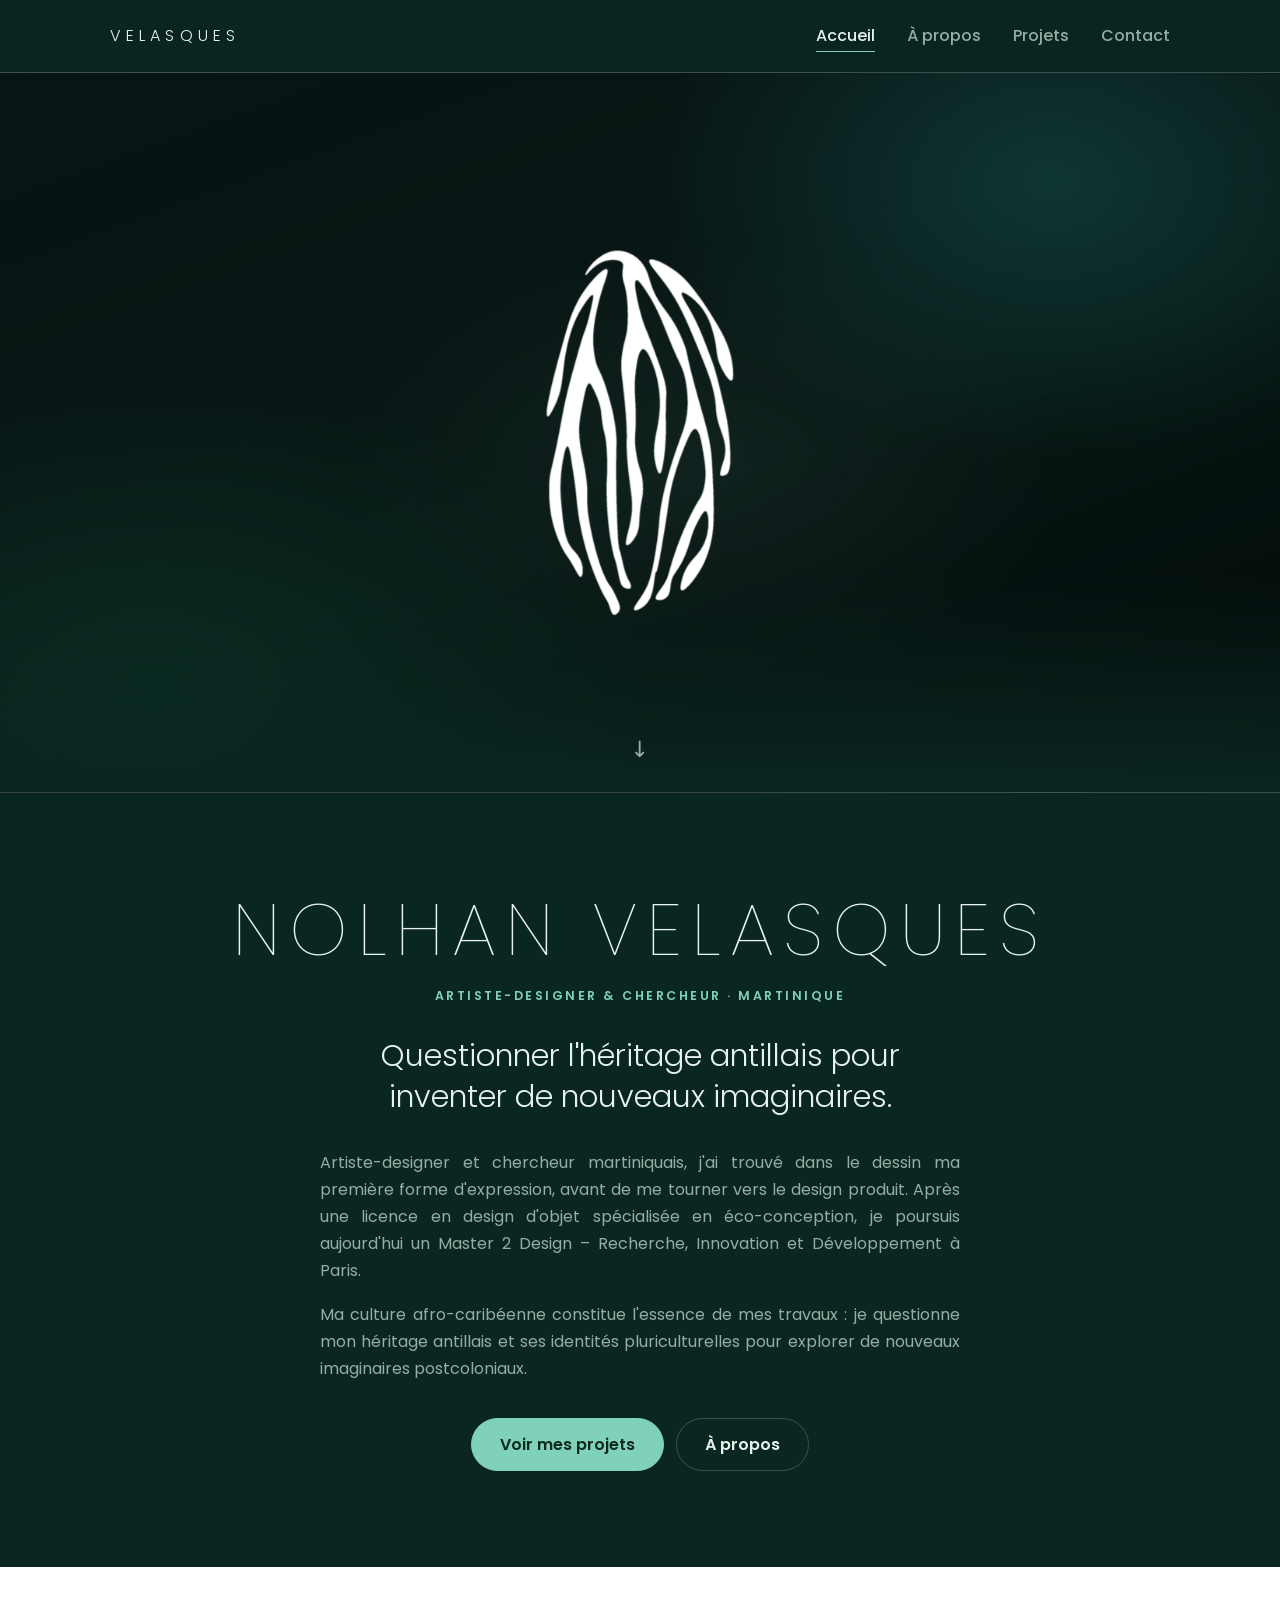
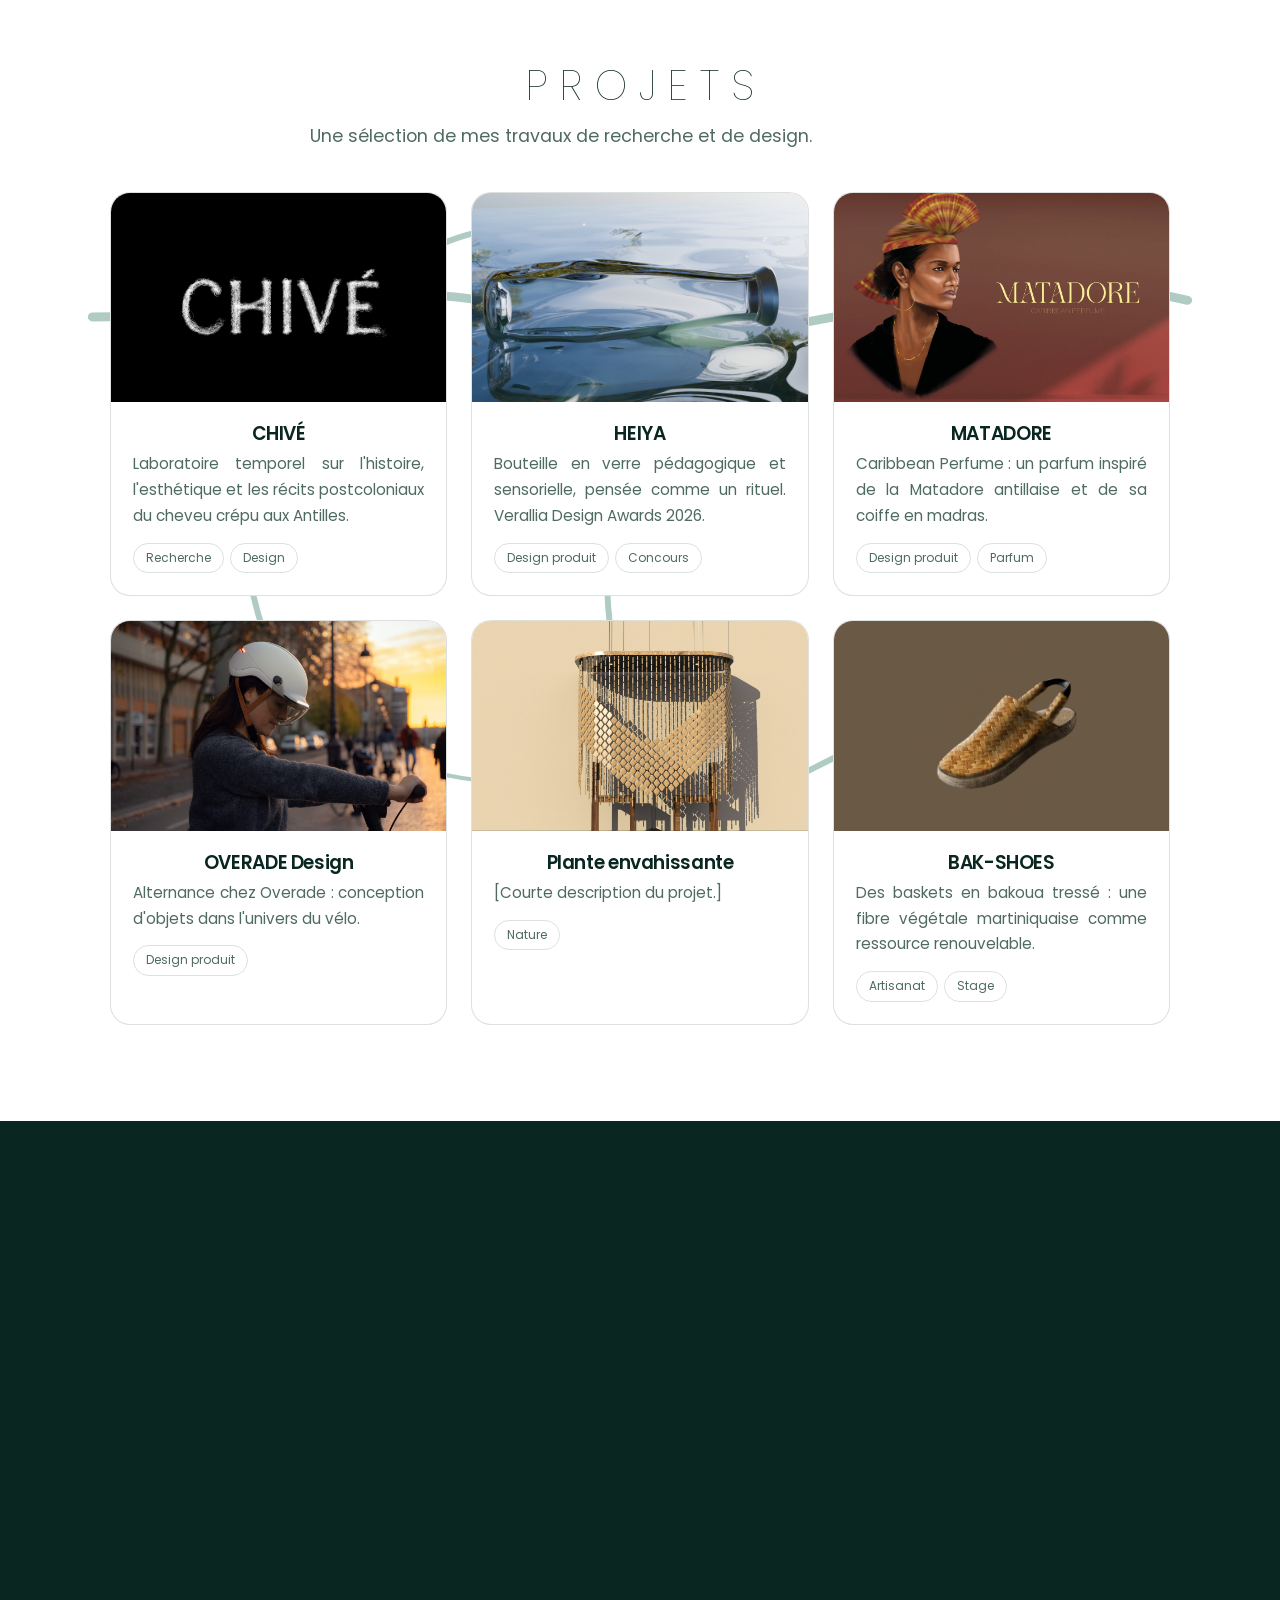
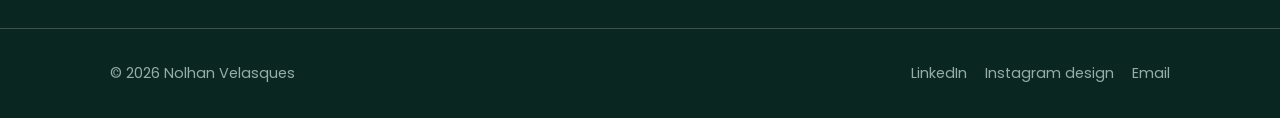
==== commit cdb1c647: "mise a jour" ====
--- a/index.html
+++ b/index.html
@@ -47,7 +47,7 @@
     </section>
 
     <section class="band-light"><div class="section container">
-      <h2 class="section-title">Projets</h2>
+      <h2 class="section-title titre-fin">Projets</h2>
       <p class="lead">Une sélection de mes travaux de recherche et de design.</p>
       <!-- PROJETS : 1 projet = 1 carte <a class="card">. Image de carte : projets/<dossier>/images/couverture.jpg
            RAMIFICATION (gauche → droite) posée PAR-DESSUS les cartes, traverse les images. Style : .ramif dans style.css -->
@@ -85,7 +85,7 @@
         </a>
         <a href="projets/bak-choose/index.html" class="card reveal">
           <img class="card-img" src="projets/bak-choose/images/couverture.png" alt="BAK-SHOES">
-          <div class="card-body"><h3>BAK-SHOES</h3><p>[Courte description du projet.]</p><div class="tags"><span class="tag">Design</span></div></div>
+          <div class="card-body"><h3>BAK-SHOES</h3><p>Des baskets en bakoua tressé : une fibre végétale martiniquaise comme ressource renouvelable.</p><div class="tags"><span class="tag">Artisanat</span><span class="tag">Stage</span></div></div>
         </a>
       </div>
       </div>
--- a/css/style.css
+++ b/css/style.css
@@ -110,9 +110,14 @@
 
 /* CHIVÉ : séparateurs Passé / Présent / Futur */
 .epoque {
-  grid-column: 1 / -1; padding-top: 56px; margin-bottom: -40px; border-top: 1px solid var(--border);
+  grid-column: 1 / -1; padding-top: 56px; margin-bottom: -16px; border-top: 1px solid var(--border);   /* margin-bottom : écart titre → publication */
   font-size: clamp(2.2rem, 6vw, 4rem); font-weight: 100; text-transform: uppercase; letter-spacing: .3em;
 }
+/* Titres fins en majuscules (Projets…) */
+.titre-fin { font-weight: 100; text-transform: uppercase; letter-spacing: .3em; padding-left: .3em; font-size: clamp(2.2rem, 6vw, 4rem); }
+/* PDF intégré */
+.pdf { text-align: center; }
+.pdf iframe { display: block; width: 100%; height: min(85vh, 1100px); border: 0; border-radius: 6px; background: #fff; margin-bottom: 20px; }
 .epoque span { display: block; margin-top: 8px; font-size: .8rem; letter-spacing: .25em; color: var(--muted); font-weight: 400; }
 .gallery > .epoque:first-child { border-top: 0; padding-top: 0; }
 
